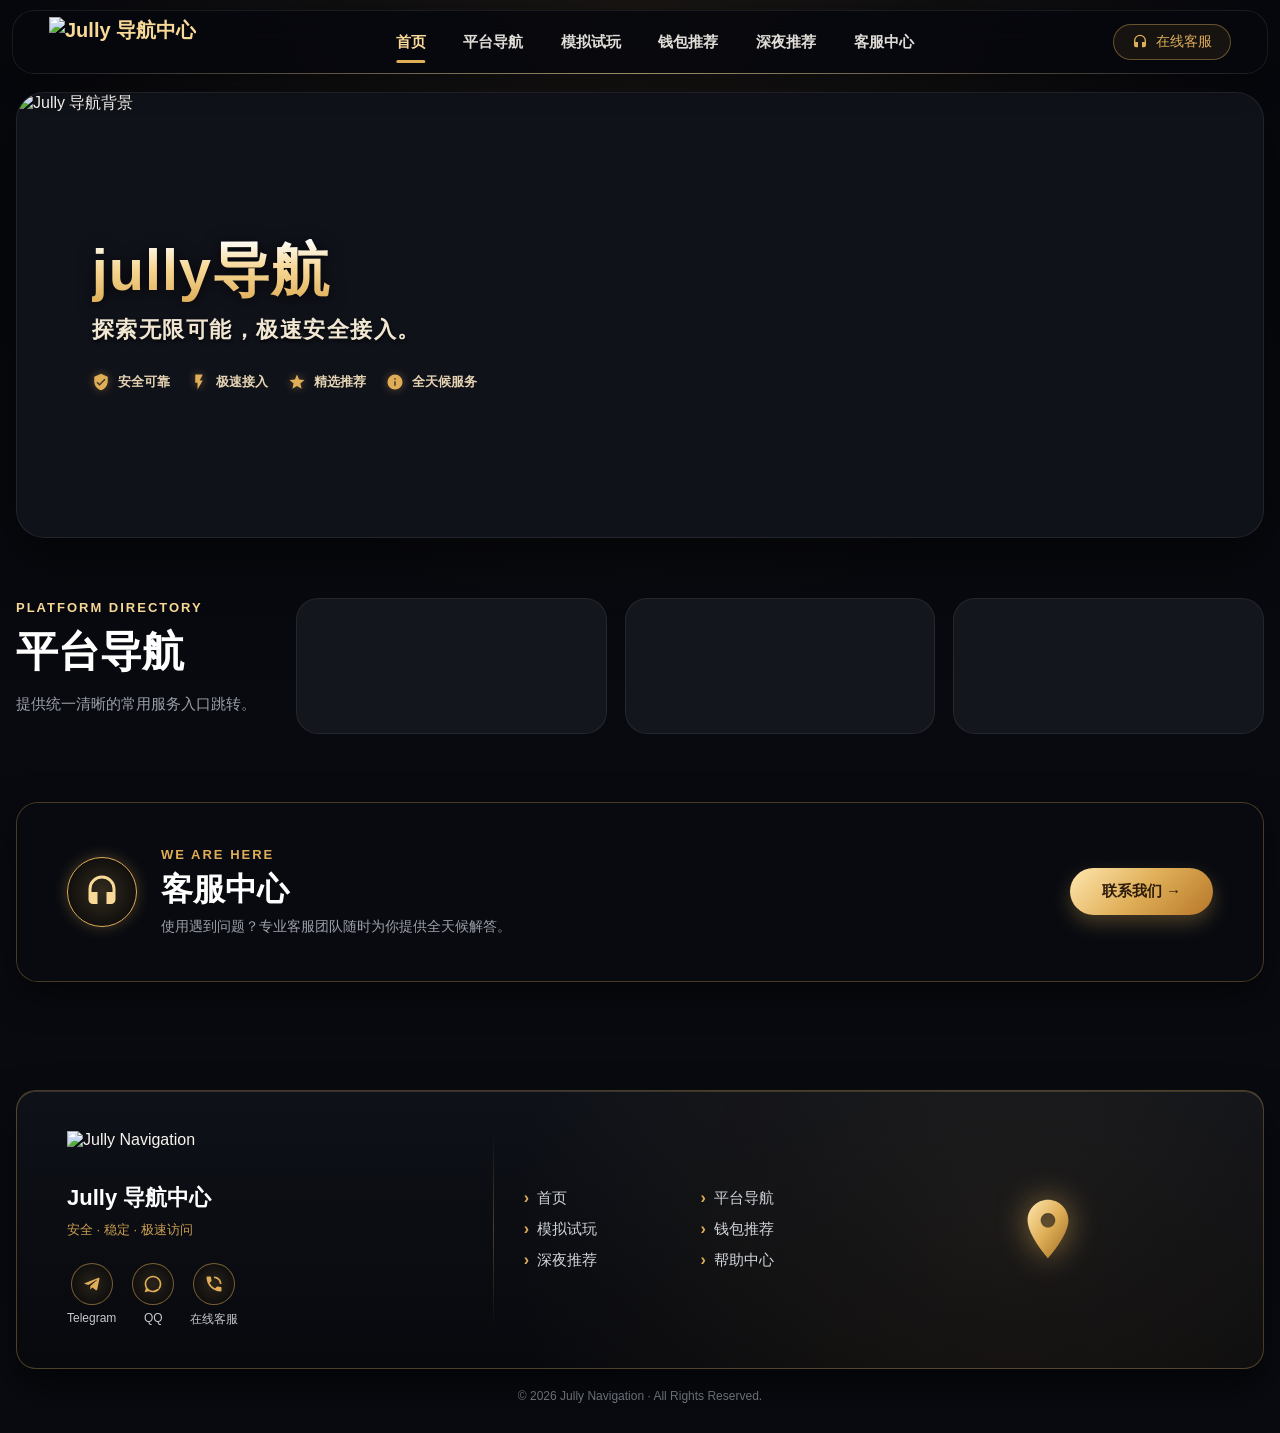
==== index.html @ 4b49ded4 "Add files via upload" ====
<!doctype html>
<html lang="zh-CN">
  <head>
    <meta charset="utf-8">
    <meta name="viewport" content="width=device-width, initial-scale=1, viewport-fit=cover">
    <meta name="theme-color" content="#07080d">
    <title>Jully 导航中心 - 首页</title>
    <link rel="preconnect" href="https://fonts.googleapis.com">
    <link rel="preconnect" href="https://fonts.gstatic.com" crossorigin>
    <link href="https://fonts.googleapis.com/css2?family=Cormorant+Garamond:wght@500;600;700&display=swap" rel="stylesheet">
    <style>
      :root {
        --bg: #07080d;
        --gold: #dfae57;
        --gold-light: #f8d998;
        --ink: #f8f4ed;
        --muted: #9ca0aa;
        --radius: 22px;
        --transition: .35s cubic-bezier(.22, .61, .36, 1);
        --header-h: 64px;
        --border-color: rgba(255, 255, 255, 0.08);
      }

      *, *::before, *::after { box-sizing: border-box; }
      html { scroll-behavior: smooth; }

      body {
        margin: 0;
        width: 100%;
        overflow-x: hidden;
        font-family: "Microsoft YaHei", "PingFang SC", Arial, sans-serif;
        color: var(--ink);
        background: radial-gradient(circle at top, rgba(223, 174, 87, .08), transparent 40%), linear-gradient(180deg, #07080d 0%, #090b11 100%);
      }

      a { color: inherit; text-decoration: none; }

      /* ── 统一标准容器 ── */
      .container, .content {
        width: min(1400px, calc(100% - 32px));
        margin: 0 auto;
      }

      /* ── 统一顶部导航 ── */
      .site-header {
        font-family: -apple-system, BlinkMacSystemFont, "Segoe UI", Roboto, "PingFang SC", "Microsoft YaHei", sans-serif;
        position: fixed;
        top: 10px;
        left: 50%;
        z-index: 1000;
        display: flex;
        align-items: center;
        justify-content: space-between;
        gap: 20px;
        width: calc(100% - 24px);
        max-width: 1400px;
        height: var(--header-h);
        padding: 0 clamp(20px, 3vw, 36px);
        transform: translateX(-50%);
        background: rgba(7, 8, 13, .85);
        backdrop-filter: blur(18px);
        -webkit-backdrop-filter: blur(18px);
        border: 1px solid rgba(255, 255, 255, .08);
        border-radius: 22px;
        box-shadow: 0 8px 30px rgba(0, 0, 0, .35);
      }

      .site-header a, .site-header button, .site-header input, .site-header div, .site-header span {
        font-family: inherit;
      }

      .site-header::after {
        content: "";
        position: absolute;
        left: 0; right: 0; bottom: -1px;
        height: 1px;
        background: linear-gradient(90deg, transparent, rgba(248, 217, 152, .6), transparent);
      }

      .brand {
        display: flex;
        align-items: center;
        gap: 10px;
        flex-shrink: 0;
        font-size: 20px;
        font-weight: 800;
        color: var(--gold-light);
      }

      .brand img {
        height: 50px;
        width: auto;
        display: block;
        object-fit: contain;
      }

      .main-nav {
        display: flex;
        align-items: center;
        justify-content: center;
        gap: clamp(14px, 2vw, 36px);
        height: 100%;
        flex: 1;
        min-width: 0;
        margin: 0 24px;
      }

      .main-nav a {
        position: relative;
        display: inline-flex;
        align-items: center;
        justify-content: center;
        height: 100%;
        padding: 0 6px;
        font-size: 15px;
        font-weight: 600;
        color: rgba(248, 244, 237, .9);
        white-space: nowrap;
        transition: color .25s;
      }

      .main-nav a::after {
        content: "";
        position: absolute;
        left: 50%;
        bottom: 10px;
        width: 0;
        height: 3px;
        border-radius: 999px;
        background: var(--gold);
        transform: translateX(-50%);
        transition: width var(--transition);
      }

      .main-nav a:hover, .main-nav a.active { color: var(--gold-light); }
      .main-nav a:hover::after, .main-nav a.active::after { width: 70%; }

      .header-tools {
        display: flex;
        align-items: center;
        gap: 16px;
        flex-shrink: 0;
      }

      .enter-button {
        display: inline-flex;
        align-items: center;
        justify-content: center;
        gap: 8px;
        border-radius: 999px;
        padding: 8px 18px;
        background: rgba(30, 26, 20, 0.7);
        border: 1px solid rgba(223, 174, 87, 0.4);
        color: #dfae57;
        font-weight: 500;
        font-size: 14px;
        text-decoration: none;
        backdrop-filter: blur(10px);
        -webkit-backdrop-filter: blur(10px);
        transition: transform .25s, filter .25s, box-shadow .25s;
      }

       /* 图标颜色与大小 */
       .enter-button svg {
         width: 16px;
         height: 16px;
         fill: #dfae57;
         flex-shrink: 0;
         transition: fill .25s;
      }

        /* 悬停交互效果 */
        .enter-button:hover {
          background: rgba(223, 174, 87, 0.15);
          border-color: var(--gold-light);
          color: var(--gold-light);
          transform: translateY(-2px) scale(1.02);
          filter: brightness(1.06);
          box-shadow: 0 10px 26px rgba(223, 174, 87, .45);
      }

       .enter-button:hover svg {
         fill: var(--gold-light);
      }

      /* ── 移动端汉堡包菜单按钮 ── */
      .menu-toggle {
        display: none;
        background: transparent;
        border: none;
        cursor: pointer;
        padding: 8px;
        flex-direction: column;
        justify-content: center;
        gap: 5px;
        z-index: 1002;
      }

      .menu-toggle span {
        display: block;
        width: 22px;
        height: 2px;
        background-color: var(--gold-light);
        border-radius: 2px;
        transition: transform .3s, opacity .3s;
      }

      /* ── 移动端抽屉遮罩 ── */
      .menu-backdrop {
        display: none;
        position: fixed;
        inset: 0;
        background: rgba(0, 0, 0, 0.6);
        backdrop-filter: blur(4px);
        z-index: 998;
        opacity: 0;
        transition: opacity .3s ease;
      }

      /* ── 重构 Hero 海报及文字层 ── */
      .hero-section {
        width: 100%;
        margin-top: calc(var(--header-h) + 28px);
        margin-bottom: 40px;
        position: relative;
        border-radius: 28px;
        overflow: hidden;
        border: 1px solid var(--border-color);
        box-shadow: 0 20px 50px rgba(0, 0, 0, .5);
        background-color: #10121a;
        aspect-ratio: 1400 / 500;
        display: flex;
        align-items: center;
      }

      .hero-section picture {
        position: absolute;
        inset: 0;
        width: 100%;
        height: 100%;
        z-index: 1;
      }

      .hero-section .hero-bg {
        width: 100%;
        height: 100%;
        object-fit: cover;
      }

      /* 左侧纯 HTML 文字叠层容器 */
      .hero-overlay {
        position: relative;
        z-index: 2;
        width: min(580px, 48%);
        margin-left: 6%;
        padding: 20px 0;
      }

      .hero-title {
        margin: 0 0 12px 0;
        font-size: clamp(36px, 4.5vw, 60px);
        font-weight: 900;
        letter-spacing: 1px;
        line-height: 1.1;
        background: linear-gradient(180deg, #ffffff 0%, #f7d896 45%, #dfae57 100%);
        -webkit-background-clip: text;
        -webkit-text-fill-color: transparent;
        filter: drop-shadow(0 2px 8px rgba(0,0,0,0.8));
      }

      .hero-subtitle {
        margin: 0 0 18px 0;
        font-size: clamp(16px, 1.8vw, 22px);
        font-weight: 600;
        color: #f0e6d2;
        letter-spacing: 1.5px;
        text-shadow: 0 2px 4px rgba(0,0,0,0.8);
      }

      .hero-desc {
        margin: 0 0 28px 0;
        font-size: clamp(13px, 1.2vw, 15px);
        line-height: 1.7;
        color: #b3b7c2;
        text-shadow: 0 1px 3px rgba(0,0,0,0.9);
      }

      /* 底部 4 个小标签（电脑端保持原本的 flex 样式） */
      .hero-features {
        display: flex;
        flex-wrap: wrap;
        gap: 16px 20px;
        align-items: center;
      }

      .hero-feature-item {
        display: inline-flex;
        align-items: center;
        gap: 8px;
        font-size: 13px;
        font-weight: 600;
        color: #e5d3b3;
      }

      .hero-feature-item svg {
        width: 18px;
        height: 18px;
        fill: #dfae57;
        filter: drop-shadow(0 0 4px rgba(223, 174, 87, 0.4));
      }

      /* Section & Cards */
      .section { padding: 20px 0 48px; }
      .section-row { display: grid; grid-template-columns: 240px 1fr; gap: 40px;align-items: center; }
      .eyebrow { color: var(--gold-light); font-size: 13px; font-weight: 700; letter-spacing: 2px; }
      .section-info h1 { margin: 12px 0; font-size: 42px; color: #fff; line-height: 1.2; }
      .description { color: var(--muted); font-size: 15px; line-height: 1.6; }

      .grid { display: grid; grid-template-columns: repeat(3, 1fr); gap: 18px; }

      /* 海报卡片样式设置 - 【此处将 16/9 修改为 16/7，使三个卡片上下变窄】 */
      .card {
        position: relative;
        background-color: rgba(22, 24, 32, .92);
        background-size: cover;
        background-position: center;
        border: 1px solid rgba(255, 255, 255, .07);
        border-radius: var(--radius);
        width: 100%;
        aspect-ratio: 16 / 7; 
        display: block;
        overflow: hidden;
        transition: transform var(--transition), border-color var(--transition), box-shadow var(--transition);
      }

      .card::before {
        content: "";
        position: absolute;
        inset: 0;
        background: transparent;
        z-index: 1;
      }

      .card:hover { 
        transform: translateY(-5px); 
        border-color: var(--gold); 
        box-shadow: 0 10px 25px rgba(223, 174, 87, 0.2);
      }

      .card-1 { background-image: url('images/index/card1.webp'); }
      .card-2 { background-image: url('images/index/card2.webp'); }
      .card-3 { background-image: url('images/index/card3.webp'); }

      /* ── 重构：客服中心海报加文字容器 ── */
      .service-banner-container {
        position: relative;
        display: flex;
        align-items: center;
        justify-content: space-between;
        width: 100%;
        min-height: 180px;
        padding: 30px 50px;
        border-radius: var(--radius);
        overflow: hidden;
        border: 1px solid rgba(223, 174, 87, 0.3);
        box-shadow: 0 12px 35px rgba(0, 0, 0, .5);

        background: #080a10 url('images/index/card4.webp') center/cover no-repeat;
        transition: transform var(--transition), border-color var(--transition), box-shadow var(--transition);
      }

        @media (max-width: 768px) {
        .service-banner-container {
       background: #080a10 url('images/index/card4_mobile.webp') center/cover no-repeat;
        }
      }


      /* 半透明遮罩层，提升文字对比度 */
      .service-banner-container::before {
        content: "";
        position: absolute;
        inset: 0;
        background: linear-gradient(90deg, rgba(8, 10, 16, 0.9) 0%, rgba(8, 10, 16, 0.6) 50%, rgba(8, 10, 16, 0.3) 100%);
        z-index: 1;
      }

      .service-banner-container:hover {
        transform: translateY(-4px);
        border-color: var(--gold);
        box-shadow: 0 16px 40px rgba(223, 174, 87, .25);
      }

      .service-content-left {
        position: relative;
        z-index: 2;
        display: flex;
        align-items: center;
        gap: 24px;
      }

      .service-icon-box {
        width: 70px;
        height: 70px;
        border-radius: 50%;
        background: radial-gradient(circle, rgba(223, 174, 87, 0.2) 0%, rgba(0, 0, 0, 0.6) 100%);
        border: 1px solid var(--gold);
        display: flex;
        align-items: center;
        justify-content: center;
        flex-shrink: 0;
        box-shadow: 0 0 15px rgba(223, 174, 87, 0.3);
      }

      .service-icon-box svg {
        width: 36px;
        height: 36px;
        fill: var(--gold-light);
      }

      .service-text-group {
        display: flex;
        flex-direction: column;
        gap: 6px;
      }

      .service-eyebrow {
        font-size: 13px;
        font-weight: 700;
        letter-spacing: 2px;
        color: var(--gold);
        text-transform: uppercase;
      }

      .service-title {
        margin: 0;
        font-size: clamp(24px, 3vw, 32px);
        font-weight: 800;
        color: #ffffff;
      }

      .service-desc {
        margin: 0;
        font-size: 14px;
        color: var(--muted);
      }

      .service-action-btn {
        position: relative;
        z-index: 2;
        display: inline-flex;
        align-items: center;
        justify-content: center;
        gap: 8px;
        padding: 14px 32px;
        border-radius: 999px;
        background: linear-gradient(135deg, #ffe7af, #dfae57, #b77729);
        color: #2d1c0a;
        font-size: 15px;
        font-weight: 700;
        white-space: nowrap;
        box-shadow: 0 8px 20px rgba(223, 174, 87, .3);
        transition: transform .25s, filter .25s, box-shadow .25s;
        flex-shrink: 0;
      }

      .service-action-btn:hover {
        transform: scale(1.04);
        filter: brightness(1.08);
        box-shadow: 0 10px 28px rgba(223, 174, 87, .5);
      }

      /* ── 暗金奢华卡片式 页脚 Footer ── */
      .poster-footer-card {
        width: min(1400px, calc(100% - 32px));
        margin: 60px auto 20px;
        background: radial-gradient(circle at 80% 50%, rgba(223, 174, 87, 0.08), transparent 50%),
                    linear-gradient(180deg, #0e1118 0%, #08090d 100%);
        border: 1px solid rgba(223, 174, 87, 0.3);
        border-radius: 20px;
        padding: 40px clamp(20px, 4vw, 50px);
        box-shadow: inset 0 1px 0 rgba(255, 231, 175, 0.15), 0 20px 40px rgba(0, 0, 0, 0.6);
        position: relative;
        overflow: hidden;
      }

      .poster-footer-grid {
        display: grid;
        grid-template-columns: 1.2fr 1px 1fr 1fr;
        gap: 30px;
        align-items: center;
        position: relative;
        z-index: 2;
      }

      .poster-divider {
        background: linear-gradient(180deg, transparent, rgba(223, 174, 87, 0.3), transparent);
        height: 100%;
        width: 1px;
      }

      .poster-brand-info {
        display: flex;
        flex-direction: column;
        gap: 8px;
      }

      .poster-brand-logo {
        height: 40px;
        width: auto;
        object-fit: contain;
        align-self: flex-start;
        margin-bottom: 4px;
      }

      .poster-brand-title {
        font-size: 22px;
        font-weight: 800;
        color: #ffffff;
        margin: 0;
      }

      .poster-brand-sub {
        font-size: 13px;
        color: #dfae57;
        margin: 0 0 16px 0;
        opacity: 0.9;
      }

      .poster-social-btns {
        display: flex;
        gap: 16px;
      }

      .poster-social-item {
        display: flex;
        flex-direction: column;
        align-items: center;
        gap: 6px;
        color: #c5c8d0;
        font-size: 12px;
        transition: transform 0.3s, color 0.3s;
      }

      .poster-social-item:hover {
        transform: translateY(-3px);
        color: #ffe8b3;
      }

      .poster-icon-circle {
        width: 42px;
        height: 42px;
        border-radius: 50%;
        border: 1px solid rgba(223, 174, 87, 0.5);
        background: radial-gradient(circle, rgba(223, 174, 87, 0.15) 0%, rgba(0, 0, 0, 0.4) 100%);
        display: flex;
        align-items: center;
        justify-content: center;
      }

      .poster-icon-circle svg {
        width: 20px;
        height: 20px;
        fill: #dfae57;
      }

      .poster-nav-list {
        list-style: none;
        padding: 0;
        margin: 0;
        display: grid;
        grid-template-columns: repeat(2, 1fr);
        gap: 12px 24px;
      }

      .poster-nav-list a {
        color: #d1d5db;
        font-size: 15px;
        font-weight: 500;
        display: flex;
        align-items: center;
        gap: 8px;
        transition: color 0.25s, transform 0.25s;
      }

      .poster-nav-list a::before {
        content: "›";
        font-size: 16px;
        color: #dfae57;
        font-weight: bold;
      }

      .poster-nav-list a:hover {
        color: #ffe8b3;
        transform: translateX(4px);
      }

      .poster-map-bg {
        display: flex;
        align-items: center;
        justify-content: center;
      }

      .poster-map-pin {
        width: 70px;
        height: 90px;
        filter: drop-shadow(0 0 15px rgba(223, 174, 87, 0.6));
      }

      .poster-copyright {
        text-align: center;
        color: #888d98;
        font-size: 12px;
        margin-bottom: 30px;
      }

      /* ── 响应式适配 ── */
      @media (max-width: 1200px) {
        .main-nav { gap: 14px; }
        .grid { grid-template-columns: repeat(2, 1fr); }
      }

      @media (max-width: 1024px) {
        .site-header {
          top: calc(10px + env(safe-area-inset-top, 0px));
          padding: 0 16px;
          height: 60px;
        }

        .brand img { height: 52px; }
        .menu-toggle { display: flex; }

        .menu-backdrop { display: block; pointer-events: none; }
        .menu-backdrop.active { opacity: 1; pointer-events: auto; }

        .main-nav {
          position: fixed;
          top: 0;
          right: -100%;
          width: 280px;
          height: 100vh;
          background: rgba(10, 12, 18, 0.96);
          backdrop-filter: blur(25px);
          -webkit-backdrop-filter: blur(25px);
          border-left: 1px solid var(--border-color);
          flex-direction: column;
          justify-content: flex-start;
          align-items: flex-start;
          padding: 80px 30px 30px;
          gap: 20px;
          margin: 0;
          z-index: 1001;
          transition: right 0.35s cubic-bezier(0.16, 1, 0.3, 1);
          box-shadow: -10px 0 30px rgba(0,0,0,0.5);
        }

        .main-nav.active { right: 0; }

        .main-nav a {
          width: 100%;
          justify-content: flex-start;
          height: auto;
          padding: 12px 0;
          font-size: 16px;
          border-bottom: 1px solid rgba(255, 255, 255, 0.05);
        }

        .main-nav a::after { left: 0; transform: none; bottom: 0; }
        .main-nav a:hover::after, .main-nav a.active::after { width: 40px; }

        .header-tools { margin-left: auto; }
        .enter-button { padding: 8px 16px; font-size: 13px; }
        .section-row { grid-template-columns: 1fr; gap: 20px; }
      }

      @media (max-width: 768px) {
        :root { --header-h: 60px; }
        
        .site-header { width: calc(100% - 20px); }
        .container, .content { width: calc(100% - 24px); }

        .hero-section { 
          margin-top: calc(var(--header-h) + 20px); 
          border-radius: 18px;
          aspect-ratio: 4 / 3;
          padding: 30px 20px;
        }

        .hero-overlay {
          width: 100%;
          margin-left: 0;
          padding: 0;
        }

        /* ── 仅在手机端生效：改为网格、缩小间距、向左靠齐 ── */
        .hero-features {
          display: grid;
          grid-template-columns: auto auto;
          gap: 10px 16px;
          justify-content: start;
          width: fit-content;
          align-items: center;
        }

        /* 移动端下客服中心排版折行居中 - 【此处新增并调小了 padding 和 gap，解除了原有的 180px 最小高度限制】 */
        .service-banner-container {
          flex-direction: column;
          align-items: center;
          text-align: center;
          min-height: auto;
          padding: 16px 20px; 
          gap: 12px;
        }

        .service-content-left {
          flex-direction: column;
          gap: 12px;
        }

        .grid { grid-template-columns: 1fr; }

        .poster-footer-card { padding: 30px 16px; margin-top: 30px; }
        .poster-footer-grid { grid-template-columns: 1fr; gap: 24px; text-align: center; }
        .poster-divider { display: none; }
        .poster-brand-info { align-items: center; }
        .poster-brand-logo { align-self: center; }
        .poster-social-btns { justify-content: center; }
        .poster-nav-list a { justify-content: center; }
        .poster-map-bg { display: none; }
      }

      .menu-toggle.active span:nth-child(1) { transform: translateY(7px) rotate(45deg); }
      .menu-toggle.active span:nth-child(2) { opacity: 0; }
      .menu-toggle.active span:nth-child(3) { transform: translateY(-7px) rotate(-45deg); }
    </style>
  </head>
  <body>

    <!-- 顶部 Navigation -->
    <header class="site-header">
      <a class="brand" href="index.html">
        <img src="images/logo/logo.png" alt="Jully 导航中心">
      </a>

      <!-- 抽屉导航链接 -->
      <nav class="main-nav" id="mainNav">
        <a href="index.html" class="active">首页</a>
        <a href="platform.html">平台导航</a>
        <a href="demo.html">模拟试玩</a>
        <a href="wallet.html">钱包推荐</a>
        <a href="research.html">深夜推荐</a>
        <a href="service.html">客服中心</a>
      </nav>

      <div class="header-tools">
        <a class="enter-button" href="service.html">
          <svg viewBox="0 0 24 24">
           <path d="M12 1a9 9 0 0 0-9 9v7c0 1.66 1.34 3 3 3h3v-8H5v-2a7 7 0 0 1 14 0v2h-4v8h3c1.66 0 3-1.34 3-3v-7a9 9 0 0 0-9-9z"/>
        </svg>在线客服</a>
        <button class="menu-toggle" id="menuToggle" aria-label="打开导航菜单">
          <span></span>
          <span></span>
          <span></span>
        </button>
      </div>
    </header>

    <div class="menu-backdrop" id="menuBackdrop"></div>

    <main>
      <div class="container">
        <!-- 海报区域：背景底图 + 叠加纯 HTML 文字结构 -->
        <section class="hero-section">
          <!-- 背景底图：分端响应式加载 -->
          <picture>
            <source media="(max-width: 768px)" srcset="images/index/logo_mobile.webp">
            <img class="hero-bg" src="images/index/logo.webp" alt="Jully 导航背景">
          </picture>
          
          <!-- 浮动纯文本内容层 -->
          <div class="hero-overlay">
            <h1 class="hero-title">jully导航</h1>
            <p class="hero-subtitle">探索无限可能，极速安全接入。</p>
            <p class="hero-desc">
            
            </p>
            <div class="hero-features">
              <span class="hero-feature-item">
                <svg viewBox="0 0 24 24"><path d="M12 1L3 5v6c0 5.55 3.84 10.74 9 12 5.16-1.26 9-6.45 9-12V5l-9-4zm-2 16l-4-4 1.41-1.41L10 14.17l6.59-6.59L18 9l-8 8z"/></svg>
                安全可靠
              </span>
              <span class="hero-feature-item">
                <svg viewBox="0 0 24 24"><path d="M7 2v11h3v9l7-12h-4l4-8z"/></svg>
                极速接入
              </span>
              <span class="hero-feature-item">
                <svg viewBox="0 0 24 24"><path d="M12 17.27L18.18 21l-1.64-7.03L22 9.24l-7.19-.61L12 2 9.19 8.63 2 9.24l5.46 4.73L5.82 21z"/></svg>
                精选推荐
              </span>
              <span class="hero-feature-item">
                <svg viewBox="0 0 24 24"><path d="M12 2a10 10 0 0 0-10 10c0 5.52 4.48 10 10 10s10-4.48 10-10a10 10 0 0 0-10-10zm1 15h-2v-6h2v6zm0-8h-2V7h2v2z"/></svg>
                全天候服务
              </span>
            </div>
          </div>
        </section>
      </div>

      <!-- 平台导航模块 -->
      <section class="section">
        <div class="content">
          <div class="section-row">
            <div class="section-info">
              <div class="eyebrow">PLATFORM DIRECTORY</div>
              <h1>平台导航</h1>
              <p class="description">提供统一清晰的常用服务入口跳转。</p>
            </div>
            <div class="grid">
              <a class="card card-1" href="platform.html" title="综合平台"></a>
              <a class="card card-2" href="demo.html" title="模拟试玩"></a>
              <a class="card card-3" href="research.html" title="深夜推荐"></a>
            </div>
          </div>
        </div>
      </section>

      <!-- 重构：客服中心模块（海报背景 + HTML文字/按钮） -->
      <section class="section">
        <div class="content">
          <div class="service-banner-container">
            <div class="service-content-left">
              <div class="service-icon-box">
                <!-- 耳机客服 Icon -->
                <svg viewBox="0 0 24 24">
                  <path d="M12 1a9 9 0 0 0-9 9v7c0 1.66 1.34 3 3 3h3v-8H5v-2a7 7 0 0 1 14 0v2h-4v8h3c1.66 0 3-1.34 3-3v-7a9 9 0 0 0-9-9z"/>
                </svg>
              </div>
              <div class="service-text-group">
                <span class="service-eyebrow">WE ARE HERE</span>
                <h2 class="service-title">客服中心</h2>
                <p class="service-desc">使用遇到问题？专业客服团队随时为你提供全天候解答。</p>
              </div>
            </div>
            <a href="service.html" class="service-action-btn" title="联系我们">
              联系我们 →
            </a>
          </div>
        </div>
      </section>
    </main>

    <!-- Footer -->
    <footer style="background: transparent;">
      <div class="poster-footer-card">
        <div class="poster-footer-grid">
          
          <div class="poster-brand-info">
            <img src="images/logo/logo.png" alt="Jully Navigation" class="poster-brand-logo">
            <h3 class="poster-brand-title">Jully 导航中心</h3>
            <p class="poster-brand-sub">安全 · 稳定 · 极速访问</p>
            
          <div class="poster-social-btns">
            <a href="https://t.me/Jully8bot" class="poster-social-item">
              <div class="poster-icon-circle">
                <svg viewBox="0 0 24 24"><path d="M9.78 18.65l.28-4.21 7.68-6.92c.34-.31-.07-.46-.52-.18L7.74 13.3 3.64 12c-.88-.25-.89-.86.2-1.3l15.97-6.16c.73-.33 1.43.18 1.15 1.3l-2.72 12.81c-.19.91-.74 1.13-1.5.71l-4.17-3.07z"/></svg>
              </div>
              <span>Telegram</span>
            </a>

          <a href="javascript:void(0);" onclick="copyQQ('1586768644')" class="poster-social-item">
          <div class="poster-icon-circle">
             <!-- 补全了开头的 <svg> 标签 -->
                <svg viewBox="0 0 24 24">
                  <path d="M12 2C6.477 2 2 6.477 2 12c0 1.89.525 3.66 1.438 5.168L2 22l4.985-1.309A9.957 9.957 0 0012 22c5.523 0 10-4.477 10-10S17.523 2 12 2zm0 2c4.418 0 8 3.582 8 8 0 1.637-.494 3.16-1.34 4.434l.265 1.593-1.574-.263A7.95 7.95 0 0112 20c-4.418 0-8-3.582-8-8s3.582-8 8-8z"/></svg>
              </div>
              <span>QQ</span>
            </a>
              <a href="service.html" class="poster-social-item">
                <div class="poster-icon-circle">
                  <svg viewBox="0 0 24 24"><path d="M20 15.5c-1.25 0-2.45-.2-3.57-.57a1.02 1.02 0 0 0-1.02.24l-2.2 2.2a15.045 15.045 0 0 1-6.59-6.59l2.2-2.21a.96.96 0 0 0 .25-1A11.36 11.36 0 0 1 8.5 4c0-.55-.45-1-1-1H4c-.55 0-1 .45-1 1 0 9.39 7.61 17 17 17 .55 0 1-.45 1-1v-3.5c0-.55-.45-1-1-1zM12 3v2c3.87 0 7 3.13 7 7h2c0-4.97-4.03-9-9-9z"/></svg>
                </div>
                <span>在线客服</span>
              </a>
            </div>
          </div>

          <div class="poster-divider"></div>

          <div>
            <ul class="poster-nav-list">
              <li><a href="index.html">首页</a></li>
              <li><a href="platform.html">平台导航</a></li>
              <li><a href="demo.html">模拟试玩</a></li>
              <li><a href="wallet.html">钱包推荐</a></li>
              <li><a href="research.html">深夜推荐</a></li>
              <li><a href="service.html">帮助中心</a></li>
            </ul>
          </div>

          <div class="poster-map-bg">
            <svg class="poster-map-pin" viewBox="0 0 24 24">
              <path fill="url(#pin-gold)" d="M12 2C8.13 2 5 5.13 5 9c0 5.25 7 13 7 13s7-7.75 7-13c0-3.87-3.13-7-7-7zm0 9.5c-1.38 0-2.5-1.12-2.5-2.5s1.12-2.5 2.5-2.5 2.5 1.12 2.5 2.5-1.12 2.5-2.5 2.5z"/>
              <defs>
                <linearGradient id="pin-gold" x1="0%" y1="0%" x2="100%" y2="100%">
                  <stop offset="0%" stop-color="#ffe7af"/>
                  <stop offset="50%" stop-color="#dfae57"/>
                  <stop offset="100%" stop-color="#9e6d24"/>
                </linearGradient>
              </defs>
            </svg>
          </div>

        </div>
      </div>

      <div class="poster-copyright">
        © 2026 Jully Navigation · All Rights Reserved.
      </div>
    </footer>

<script>
    const menuToggle = document.getElementById('menuToggle');
    const mainNav = document.getElementById('mainNav');
    const menuBackdrop = document.getElementById('menuBackdrop');

    // 1. 复制 QQ 号逻辑
    function copyQQ(qqNum) {
      if (navigator.clipboard) {
        navigator.clipboard.writeText(qqNum).then(() => {
          alert('客服 QQ 号（' + qqNum + '）已复制到剪贴板，请打开 QQ 粘贴搜索添加！');
        }).catch(() => {
          prompt('请手动复制客服 QQ 号：', qqNum);
        });
      } else {
        prompt('请手动复制客服 QQ 号：', qqNum);
      }
    }

    // 2. 移动端抽屉菜单逻辑
    function toggleMenu() {
      menuToggle.classList.toggle('active');
      mainNav.classList.toggle('active');
      menuBackdrop.classList.toggle('active');
      document.body.style.overflow = mainNav.classList.contains('active') ? 'hidden' : '';
    }

    menuToggle.addEventListener('click', toggleMenu);
    menuBackdrop.addEventListener('click', toggleMenu);

    mainNav.querySelectorAll('a').forEach(link => {
      link.addEventListener('click', () => {
        if (mainNav.classList.contains('active')) {
          toggleMenu();
        }
      });
    });
  </script>
</body>
</html>
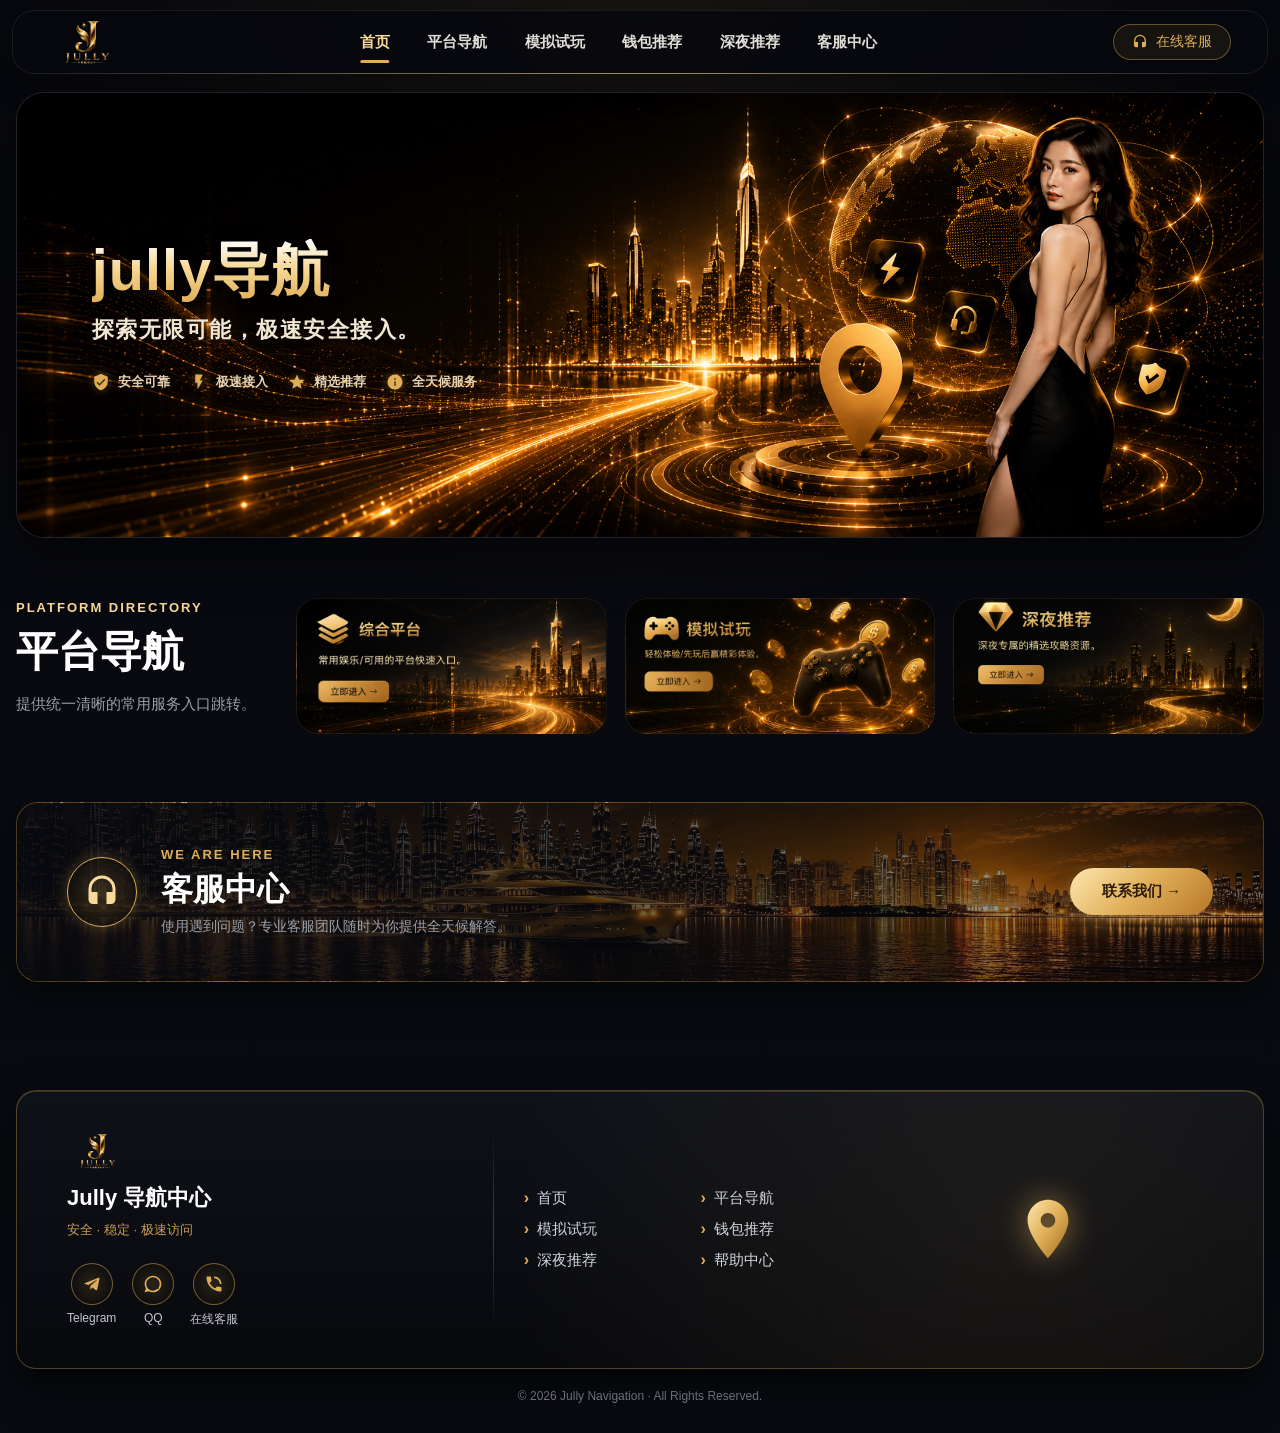
==== commit 3ea7ef74: "Update index.html" ====
--- a/index.html
+++ b/index.html
@@ -860,7 +860,7 @@
             <p class="poster-brand-sub">安全 · 稳定 · 极速访问</p>
             
           <div class="poster-social-btns">
-            <a href="https://t.me/Jully8bot" class="poster-social-item">
+            <a href="https://t.me/Flyoo6bot" class="poster-social-item">
               <div class="poster-icon-circle">
                 <svg viewBox="0 0 24 24"><path d="M9.78 18.65l.28-4.21 7.68-6.92c.34-.31-.07-.46-.52-.18L7.74 13.3 3.64 12c-.88-.25-.89-.86.2-1.3l15.97-6.16c.73-.33 1.43.18 1.15 1.3l-2.72 12.81c-.19.91-.74 1.13-1.5.71l-4.17-3.07z"/></svg>
               </div>
@@ -956,4 +956,4 @@
     });
   </script>
 </body>
-</html>+</html>
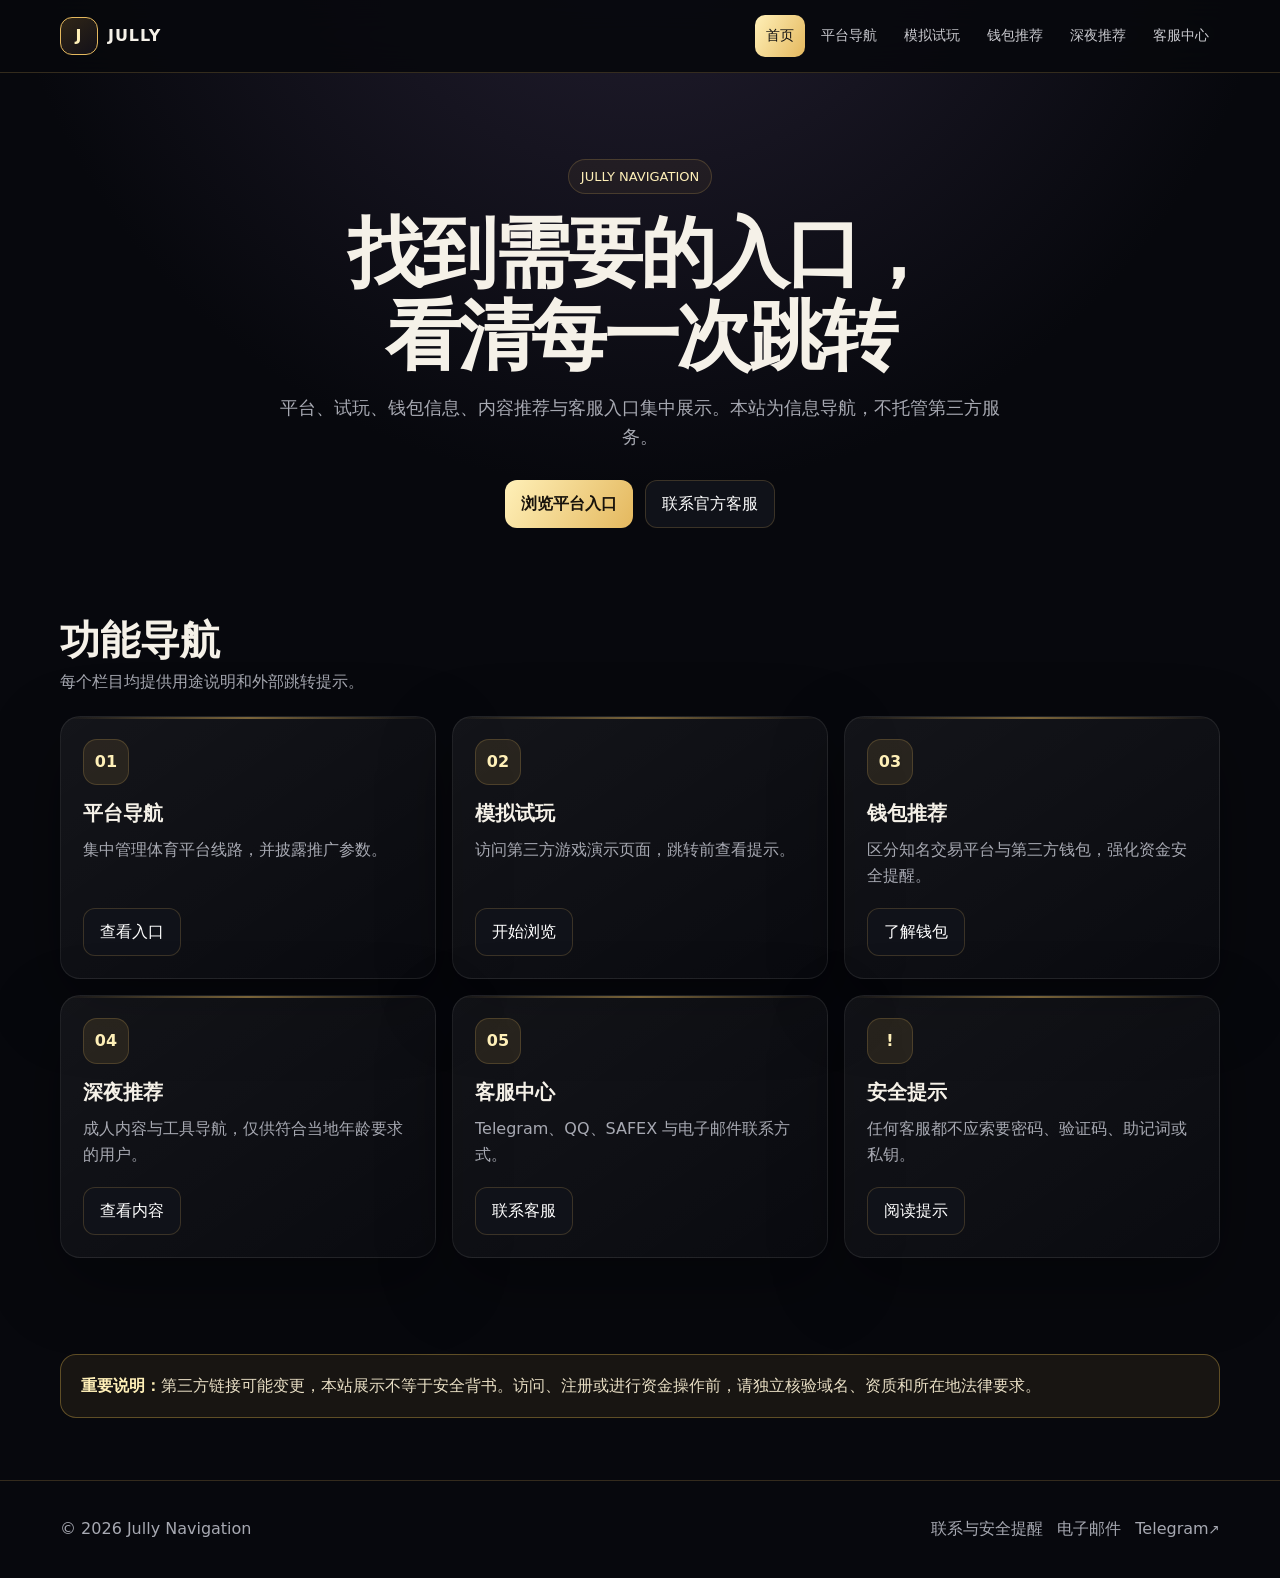
==== commit 0b8edf36: "Add files via upload" ====
--- a/index.html
+++ b/index.html
@@ -1,959 +1 @@
-<!doctype html>
-<html lang="zh-CN">
-  <head>
-    <meta charset="utf-8">
-    <meta name="viewport" content="width=device-width, initial-scale=1, viewport-fit=cover">
-    <meta name="theme-color" content="#07080d">
-    <title>Jully 导航中心 - 首页</title>
-    <link rel="preconnect" href="https://fonts.googleapis.com">
-    <link rel="preconnect" href="https://fonts.gstatic.com" crossorigin>
-    <link href="https://fonts.googleapis.com/css2?family=Cormorant+Garamond:wght@500;600;700&display=swap" rel="stylesheet">
-    <style>
-      :root {
-        --bg: #07080d;
-        --gold: #dfae57;
-        --gold-light: #f8d998;
-        --ink: #f8f4ed;
-        --muted: #9ca0aa;
-        --radius: 22px;
-        --transition: .35s cubic-bezier(.22, .61, .36, 1);
-        --header-h: 64px;
-        --border-color: rgba(255, 255, 255, 0.08);
-      }
-
-      *, *::before, *::after { box-sizing: border-box; }
-      html { scroll-behavior: smooth; }
-
-      body {
-        margin: 0;
-        width: 100%;
-        overflow-x: hidden;
-        font-family: "Microsoft YaHei", "PingFang SC", Arial, sans-serif;
-        color: var(--ink);
-        background: radial-gradient(circle at top, rgba(223, 174, 87, .08), transparent 40%), linear-gradient(180deg, #07080d 0%, #090b11 100%);
-      }
-
-      a { color: inherit; text-decoration: none; }
-
-      /* ── 统一标准容器 ── */
-      .container, .content {
-        width: min(1400px, calc(100% - 32px));
-        margin: 0 auto;
-      }
-
-      /* ── 统一顶部导航 ── */
-      .site-header {
-        font-family: -apple-system, BlinkMacSystemFont, "Segoe UI", Roboto, "PingFang SC", "Microsoft YaHei", sans-serif;
-        position: fixed;
-        top: 10px;
-        left: 50%;
-        z-index: 1000;
-        display: flex;
-        align-items: center;
-        justify-content: space-between;
-        gap: 20px;
-        width: calc(100% - 24px);
-        max-width: 1400px;
-        height: var(--header-h);
-        padding: 0 clamp(20px, 3vw, 36px);
-        transform: translateX(-50%);
-        background: rgba(7, 8, 13, .85);
-        backdrop-filter: blur(18px);
-        -webkit-backdrop-filter: blur(18px);
-        border: 1px solid rgba(255, 255, 255, .08);
-        border-radius: 22px;
-        box-shadow: 0 8px 30px rgba(0, 0, 0, .35);
-      }
-
-      .site-header a, .site-header button, .site-header input, .site-header div, .site-header span {
-        font-family: inherit;
-      }
-
-      .site-header::after {
-        content: "";
-        position: absolute;
-        left: 0; right: 0; bottom: -1px;
-        height: 1px;
-        background: linear-gradient(90deg, transparent, rgba(248, 217, 152, .6), transparent);
-      }
-
-      .brand {
-        display: flex;
-        align-items: center;
-        gap: 10px;
-        flex-shrink: 0;
-        font-size: 20px;
-        font-weight: 800;
-        color: var(--gold-light);
-      }
-
-      .brand img {
-        height: 50px;
-        width: auto;
-        display: block;
-        object-fit: contain;
-      }
-
-      .main-nav {
-        display: flex;
-        align-items: center;
-        justify-content: center;
-        gap: clamp(14px, 2vw, 36px);
-        height: 100%;
-        flex: 1;
-        min-width: 0;
-        margin: 0 24px;
-      }
-
-      .main-nav a {
-        position: relative;
-        display: inline-flex;
-        align-items: center;
-        justify-content: center;
-        height: 100%;
-        padding: 0 6px;
-        font-size: 15px;
-        font-weight: 600;
-        color: rgba(248, 244, 237, .9);
-        white-space: nowrap;
-        transition: color .25s;
-      }
-
-      .main-nav a::after {
-        content: "";
-        position: absolute;
-        left: 50%;
-        bottom: 10px;
-        width: 0;
-        height: 3px;
-        border-radius: 999px;
-        background: var(--gold);
-        transform: translateX(-50%);
-        transition: width var(--transition);
-      }
-
-      .main-nav a:hover, .main-nav a.active { color: var(--gold-light); }
-      .main-nav a:hover::after, .main-nav a.active::after { width: 70%; }
-
-      .header-tools {
-        display: flex;
-        align-items: center;
-        gap: 16px;
-        flex-shrink: 0;
-      }
-
-      .enter-button {
-        display: inline-flex;
-        align-items: center;
-        justify-content: center;
-        gap: 8px;
-        border-radius: 999px;
-        padding: 8px 18px;
-        background: rgba(30, 26, 20, 0.7);
-        border: 1px solid rgba(223, 174, 87, 0.4);
-        color: #dfae57;
-        font-weight: 500;
-        font-size: 14px;
-        text-decoration: none;
-        backdrop-filter: blur(10px);
-        -webkit-backdrop-filter: blur(10px);
-        transition: transform .25s, filter .25s, box-shadow .25s;
-      }
-
-       /* 图标颜色与大小 */
-       .enter-button svg {
-         width: 16px;
-         height: 16px;
-         fill: #dfae57;
-         flex-shrink: 0;
-         transition: fill .25s;
-      }
-
-        /* 悬停交互效果 */
-        .enter-button:hover {
-          background: rgba(223, 174, 87, 0.15);
-          border-color: var(--gold-light);
-          color: var(--gold-light);
-          transform: translateY(-2px) scale(1.02);
-          filter: brightness(1.06);
-          box-shadow: 0 10px 26px rgba(223, 174, 87, .45);
-      }
-
-       .enter-button:hover svg {
-         fill: var(--gold-light);
-      }
-
-      /* ── 移动端汉堡包菜单按钮 ── */
-      .menu-toggle {
-        display: none;
-        background: transparent;
-        border: none;
-        cursor: pointer;
-        padding: 8px;
-        flex-direction: column;
-        justify-content: center;
-        gap: 5px;
-        z-index: 1002;
-      }
-
-      .menu-toggle span {
-        display: block;
-        width: 22px;
-        height: 2px;
-        background-color: var(--gold-light);
-        border-radius: 2px;
-        transition: transform .3s, opacity .3s;
-      }
-
-      /* ── 移动端抽屉遮罩 ── */
-      .menu-backdrop {
-        display: none;
-        position: fixed;
-        inset: 0;
-        background: rgba(0, 0, 0, 0.6);
-        backdrop-filter: blur(4px);
-        z-index: 998;
-        opacity: 0;
-        transition: opacity .3s ease;
-      }
-
-      /* ── 重构 Hero 海报及文字层 ── */
-      .hero-section {
-        width: 100%;
-        margin-top: calc(var(--header-h) + 28px);
-        margin-bottom: 40px;
-        position: relative;
-        border-radius: 28px;
-        overflow: hidden;
-        border: 1px solid var(--border-color);
-        box-shadow: 0 20px 50px rgba(0, 0, 0, .5);
-        background-color: #10121a;
-        aspect-ratio: 1400 / 500;
-        display: flex;
-        align-items: center;
-      }
-
-      .hero-section picture {
-        position: absolute;
-        inset: 0;
-        width: 100%;
-        height: 100%;
-        z-index: 1;
-      }
-
-      .hero-section .hero-bg {
-        width: 100%;
-        height: 100%;
-        object-fit: cover;
-      }
-
-      /* 左侧纯 HTML 文字叠层容器 */
-      .hero-overlay {
-        position: relative;
-        z-index: 2;
-        width: min(580px, 48%);
-        margin-left: 6%;
-        padding: 20px 0;
-      }
-
-      .hero-title {
-        margin: 0 0 12px 0;
-        font-size: clamp(36px, 4.5vw, 60px);
-        font-weight: 900;
-        letter-spacing: 1px;
-        line-height: 1.1;
-        background: linear-gradient(180deg, #ffffff 0%, #f7d896 45%, #dfae57 100%);
-        -webkit-background-clip: text;
-        -webkit-text-fill-color: transparent;
-        filter: drop-shadow(0 2px 8px rgba(0,0,0,0.8));
-      }
-
-      .hero-subtitle {
-        margin: 0 0 18px 0;
-        font-size: clamp(16px, 1.8vw, 22px);
-        font-weight: 600;
-        color: #f0e6d2;
-        letter-spacing: 1.5px;
-        text-shadow: 0 2px 4px rgba(0,0,0,0.8);
-      }
-
-      .hero-desc {
-        margin: 0 0 28px 0;
-        font-size: clamp(13px, 1.2vw, 15px);
-        line-height: 1.7;
-        color: #b3b7c2;
-        text-shadow: 0 1px 3px rgba(0,0,0,0.9);
-      }
-
-      /* 底部 4 个小标签（电脑端保持原本的 flex 样式） */
-      .hero-features {
-        display: flex;
-        flex-wrap: wrap;
-        gap: 16px 20px;
-        align-items: center;
-      }
-
-      .hero-feature-item {
-        display: inline-flex;
-        align-items: center;
-        gap: 8px;
-        font-size: 13px;
-        font-weight: 600;
-        color: #e5d3b3;
-      }
-
-      .hero-feature-item svg {
-        width: 18px;
-        height: 18px;
-        fill: #dfae57;
-        filter: drop-shadow(0 0 4px rgba(223, 174, 87, 0.4));
-      }
-
-      /* Section & Cards */
-      .section { padding: 20px 0 48px; }
-      .section-row { display: grid; grid-template-columns: 240px 1fr; gap: 40px;align-items: center; }
-      .eyebrow { color: var(--gold-light); font-size: 13px; font-weight: 700; letter-spacing: 2px; }
-      .section-info h1 { margin: 12px 0; font-size: 42px; color: #fff; line-height: 1.2; }
-      .description { color: var(--muted); font-size: 15px; line-height: 1.6; }
-
-      .grid { display: grid; grid-template-columns: repeat(3, 1fr); gap: 18px; }
-
-      /* 海报卡片样式设置 - 【此处将 16/9 修改为 16/7，使三个卡片上下变窄】 */
-      .card {
-        position: relative;
-        background-color: rgba(22, 24, 32, .92);
-        background-size: cover;
-        background-position: center;
-        border: 1px solid rgba(255, 255, 255, .07);
-        border-radius: var(--radius);
-        width: 100%;
-        aspect-ratio: 16 / 7; 
-        display: block;
-        overflow: hidden;
-        transition: transform var(--transition), border-color var(--transition), box-shadow var(--transition);
-      }
-
-      .card::before {
-        content: "";
-        position: absolute;
-        inset: 0;
-        background: transparent;
-        z-index: 1;
-      }
-
-      .card:hover { 
-        transform: translateY(-5px); 
-        border-color: var(--gold); 
-        box-shadow: 0 10px 25px rgba(223, 174, 87, 0.2);
-      }
-
-      .card-1 { background-image: url('images/index/card1.webp'); }
-      .card-2 { background-image: url('images/index/card2.webp'); }
-      .card-3 { background-image: url('images/index/card3.webp'); }
-
-      /* ── 重构：客服中心海报加文字容器 ── */
-      .service-banner-container {
-        position: relative;
-        display: flex;
-        align-items: center;
-        justify-content: space-between;
-        width: 100%;
-        min-height: 180px;
-        padding: 30px 50px;
-        border-radius: var(--radius);
-        overflow: hidden;
-        border: 1px solid rgba(223, 174, 87, 0.3);
-        box-shadow: 0 12px 35px rgba(0, 0, 0, .5);
-
-        background: #080a10 url('images/index/card4.webp') center/cover no-repeat;
-        transition: transform var(--transition), border-color var(--transition), box-shadow var(--transition);
-      }
-
-        @media (max-width: 768px) {
-        .service-banner-container {
-       background: #080a10 url('images/index/card4_mobile.webp') center/cover no-repeat;
-        }
-      }
-
-
-      /* 半透明遮罩层，提升文字对比度 */
-      .service-banner-container::before {
-        content: "";
-        position: absolute;
-        inset: 0;
-        background: linear-gradient(90deg, rgba(8, 10, 16, 0.9) 0%, rgba(8, 10, 16, 0.6) 50%, rgba(8, 10, 16, 0.3) 100%);
-        z-index: 1;
-      }
-
-      .service-banner-container:hover {
-        transform: translateY(-4px);
-        border-color: var(--gold);
-        box-shadow: 0 16px 40px rgba(223, 174, 87, .25);
-      }
-
-      .service-content-left {
-        position: relative;
-        z-index: 2;
-        display: flex;
-        align-items: center;
-        gap: 24px;
-      }
-
-      .service-icon-box {
-        width: 70px;
-        height: 70px;
-        border-radius: 50%;
-        background: radial-gradient(circle, rgba(223, 174, 87, 0.2) 0%, rgba(0, 0, 0, 0.6) 100%);
-        border: 1px solid var(--gold);
-        display: flex;
-        align-items: center;
-        justify-content: center;
-        flex-shrink: 0;
-        box-shadow: 0 0 15px rgba(223, 174, 87, 0.3);
-      }
-
-      .service-icon-box svg {
-        width: 36px;
-        height: 36px;
-        fill: var(--gold-light);
-      }
-
-      .service-text-group {
-        display: flex;
-        flex-direction: column;
-        gap: 6px;
-      }
-
-      .service-eyebrow {
-        font-size: 13px;
-        font-weight: 700;
-        letter-spacing: 2px;
-        color: var(--gold);
-        text-transform: uppercase;
-      }
-
-      .service-title {
-        margin: 0;
-        font-size: clamp(24px, 3vw, 32px);
-        font-weight: 800;
-        color: #ffffff;
-      }
-
-      .service-desc {
-        margin: 0;
-        font-size: 14px;
-        color: var(--muted);
-      }
-
-      .service-action-btn {
-        position: relative;
-        z-index: 2;
-        display: inline-flex;
-        align-items: center;
-        justify-content: center;
-        gap: 8px;
-        padding: 14px 32px;
-        border-radius: 999px;
-        background: linear-gradient(135deg, #ffe7af, #dfae57, #b77729);
-        color: #2d1c0a;
-        font-size: 15px;
-        font-weight: 700;
-        white-space: nowrap;
-        box-shadow: 0 8px 20px rgba(223, 174, 87, .3);
-        transition: transform .25s, filter .25s, box-shadow .25s;
-        flex-shrink: 0;
-      }
-
-      .service-action-btn:hover {
-        transform: scale(1.04);
-        filter: brightness(1.08);
-        box-shadow: 0 10px 28px rgba(223, 174, 87, .5);
-      }
-
-      /* ── 暗金奢华卡片式 页脚 Footer ── */
-      .poster-footer-card {
-        width: min(1400px, calc(100% - 32px));
-        margin: 60px auto 20px;
-        background: radial-gradient(circle at 80% 50%, rgba(223, 174, 87, 0.08), transparent 50%),
-                    linear-gradient(180deg, #0e1118 0%, #08090d 100%);
-        border: 1px solid rgba(223, 174, 87, 0.3);
-        border-radius: 20px;
-        padding: 40px clamp(20px, 4vw, 50px);
-        box-shadow: inset 0 1px 0 rgba(255, 231, 175, 0.15), 0 20px 40px rgba(0, 0, 0, 0.6);
-        position: relative;
-        overflow: hidden;
-      }
-
-      .poster-footer-grid {
-        display: grid;
-        grid-template-columns: 1.2fr 1px 1fr 1fr;
-        gap: 30px;
-        align-items: center;
-        position: relative;
-        z-index: 2;
-      }
-
-      .poster-divider {
-        background: linear-gradient(180deg, transparent, rgba(223, 174, 87, 0.3), transparent);
-        height: 100%;
-        width: 1px;
-      }
-
-      .poster-brand-info {
-        display: flex;
-        flex-direction: column;
-        gap: 8px;
-      }
-
-      .poster-brand-logo {
-        height: 40px;
-        width: auto;
-        object-fit: contain;
-        align-self: flex-start;
-        margin-bottom: 4px;
-      }
-
-      .poster-brand-title {
-        font-size: 22px;
-        font-weight: 800;
-        color: #ffffff;
-        margin: 0;
-      }
-
-      .poster-brand-sub {
-        font-size: 13px;
-        color: #dfae57;
-        margin: 0 0 16px 0;
-        opacity: 0.9;
-      }
-
-      .poster-social-btns {
-        display: flex;
-        gap: 16px;
-      }
-
-      .poster-social-item {
-        display: flex;
-        flex-direction: column;
-        align-items: center;
-        gap: 6px;
-        color: #c5c8d0;
-        font-size: 12px;
-        transition: transform 0.3s, color 0.3s;
-      }
-
-      .poster-social-item:hover {
-        transform: translateY(-3px);
-        color: #ffe8b3;
-      }
-
-      .poster-icon-circle {
-        width: 42px;
-        height: 42px;
-        border-radius: 50%;
-        border: 1px solid rgba(223, 174, 87, 0.5);
-        background: radial-gradient(circle, rgba(223, 174, 87, 0.15) 0%, rgba(0, 0, 0, 0.4) 100%);
-        display: flex;
-        align-items: center;
-        justify-content: center;
-      }
-
-      .poster-icon-circle svg {
-        width: 20px;
-        height: 20px;
-        fill: #dfae57;
-      }
-
-      .poster-nav-list {
-        list-style: none;
-        padding: 0;
-        margin: 0;
-        display: grid;
-        grid-template-columns: repeat(2, 1fr);
-        gap: 12px 24px;
-      }
-
-      .poster-nav-list a {
-        color: #d1d5db;
-        font-size: 15px;
-        font-weight: 500;
-        display: flex;
-        align-items: center;
-        gap: 8px;
-        transition: color 0.25s, transform 0.25s;
-      }
-
-      .poster-nav-list a::before {
-        content: "›";
-        font-size: 16px;
-        color: #dfae57;
-        font-weight: bold;
-      }
-
-      .poster-nav-list a:hover {
-        color: #ffe8b3;
-        transform: translateX(4px);
-      }
-
-      .poster-map-bg {
-        display: flex;
-        align-items: center;
-        justify-content: center;
-      }
-
-      .poster-map-pin {
-        width: 70px;
-        height: 90px;
-        filter: drop-shadow(0 0 15px rgba(223, 174, 87, 0.6));
-      }
-
-      .poster-copyright {
-        text-align: center;
-        color: #888d98;
-        font-size: 12px;
-        margin-bottom: 30px;
-      }
-
-      /* ── 响应式适配 ── */
-      @media (max-width: 1200px) {
-        .main-nav { gap: 14px; }
-        .grid { grid-template-columns: repeat(2, 1fr); }
-      }
-
-      @media (max-width: 1024px) {
-        .site-header {
-          top: calc(10px + env(safe-area-inset-top, 0px));
-          padding: 0 16px;
-          height: 60px;
-        }
-
-        .brand img { height: 52px; }
-        .menu-toggle { display: flex; }
-
-        .menu-backdrop { display: block; pointer-events: none; }
-        .menu-backdrop.active { opacity: 1; pointer-events: auto; }
-
-        .main-nav {
-          position: fixed;
-          top: 0;
-          right: -100%;
-          width: 280px;
-          height: 100vh;
-          background: rgba(10, 12, 18, 0.96);
-          backdrop-filter: blur(25px);
-          -webkit-backdrop-filter: blur(25px);
-          border-left: 1px solid var(--border-color);
-          flex-direction: column;
-          justify-content: flex-start;
-          align-items: flex-start;
-          padding: 80px 30px 30px;
-          gap: 20px;
-          margin: 0;
-          z-index: 1001;
-          transition: right 0.35s cubic-bezier(0.16, 1, 0.3, 1);
-          box-shadow: -10px 0 30px rgba(0,0,0,0.5);
-        }
-
-        .main-nav.active { right: 0; }
-
-        .main-nav a {
-          width: 100%;
-          justify-content: flex-start;
-          height: auto;
-          padding: 12px 0;
-          font-size: 16px;
-          border-bottom: 1px solid rgba(255, 255, 255, 0.05);
-        }
-
-        .main-nav a::after { left: 0; transform: none; bottom: 0; }
-        .main-nav a:hover::after, .main-nav a.active::after { width: 40px; }
-
-        .header-tools { margin-left: auto; }
-        .enter-button { padding: 8px 16px; font-size: 13px; }
-        .section-row { grid-template-columns: 1fr; gap: 20px; }
-      }
-
-      @media (max-width: 768px) {
-        :root { --header-h: 60px; }
-        
-        .site-header { width: calc(100% - 20px); }
-        .container, .content { width: calc(100% - 24px); }
-
-        .hero-section { 
-          margin-top: calc(var(--header-h) + 20px); 
-          border-radius: 18px;
-          aspect-ratio: 4 / 3;
-          padding: 30px 20px;
-        }
-
-        .hero-overlay {
-          width: 100%;
-          margin-left: 0;
-          padding: 0;
-        }
-
-        /* ── 仅在手机端生效：改为网格、缩小间距、向左靠齐 ── */
-        .hero-features {
-          display: grid;
-          grid-template-columns: auto auto;
-          gap: 10px 16px;
-          justify-content: start;
-          width: fit-content;
-          align-items: center;
-        }
-
-        /* 移动端下客服中心排版折行居中 - 【此处新增并调小了 padding 和 gap，解除了原有的 180px 最小高度限制】 */
-        .service-banner-container {
-          flex-direction: column;
-          align-items: center;
-          text-align: center;
-          min-height: auto;
-          padding: 16px 20px; 
-          gap: 12px;
-        }
-
-        .service-content-left {
-          flex-direction: column;
-          gap: 12px;
-        }
-
-        .grid { grid-template-columns: 1fr; }
-
-        .poster-footer-card { padding: 30px 16px; margin-top: 30px; }
-        .poster-footer-grid { grid-template-columns: 1fr; gap: 24px; text-align: center; }
-        .poster-divider { display: none; }
-        .poster-brand-info { align-items: center; }
-        .poster-brand-logo { align-self: center; }
-        .poster-social-btns { justify-content: center; }
-        .poster-nav-list a { justify-content: center; }
-        .poster-map-bg { display: none; }
-      }
-
-      .menu-toggle.active span:nth-child(1) { transform: translateY(7px) rotate(45deg); }
-      .menu-toggle.active span:nth-child(2) { opacity: 0; }
-      .menu-toggle.active span:nth-child(3) { transform: translateY(-7px) rotate(-45deg); }
-    </style>
-  </head>
-  <body>
-
-    <!-- 顶部 Navigation -->
-    <header class="site-header">
-      <a class="brand" href="index.html">
-        <img src="images/logo/logo.png" alt="Jully 导航中心">
-      </a>
-
-      <!-- 抽屉导航链接 -->
-      <nav class="main-nav" id="mainNav">
-        <a href="index.html" class="active">首页</a>
-        <a href="platform.html">平台导航</a>
-        <a href="demo.html">模拟试玩</a>
-        <a href="wallet.html">钱包推荐</a>
-        <a href="research.html">深夜推荐</a>
-        <a href="service.html">客服中心</a>
-      </nav>
-
-      <div class="header-tools">
-        <a class="enter-button" href="service.html">
-          <svg viewBox="0 0 24 24">
-           <path d="M12 1a9 9 0 0 0-9 9v7c0 1.66 1.34 3 3 3h3v-8H5v-2a7 7 0 0 1 14 0v2h-4v8h3c1.66 0 3-1.34 3-3v-7a9 9 0 0 0-9-9z"/>
-        </svg>在线客服</a>
-        <button class="menu-toggle" id="menuToggle" aria-label="打开导航菜单">
-          <span></span>
-          <span></span>
-          <span></span>
-        </button>
-      </div>
-    </header>
-
-    <div class="menu-backdrop" id="menuBackdrop"></div>
-
-    <main>
-      <div class="container">
-        <!-- 海报区域：背景底图 + 叠加纯 HTML 文字结构 -->
-        <section class="hero-section">
-          <!-- 背景底图：分端响应式加载 -->
-          <picture>
-            <source media="(max-width: 768px)" srcset="images/index/logo_mobile.webp">
-            <img class="hero-bg" src="images/index/logo.webp" alt="Jully 导航背景">
-          </picture>
-          
-          <!-- 浮动纯文本内容层 -->
-          <div class="hero-overlay">
-            <h1 class="hero-title">jully导航</h1>
-            <p class="hero-subtitle">探索无限可能，极速安全接入。</p>
-            <p class="hero-desc">
-            
-            </p>
-            <div class="hero-features">
-              <span class="hero-feature-item">
-                <svg viewBox="0 0 24 24"><path d="M12 1L3 5v6c0 5.55 3.84 10.74 9 12 5.16-1.26 9-6.45 9-12V5l-9-4zm-2 16l-4-4 1.41-1.41L10 14.17l6.59-6.59L18 9l-8 8z"/></svg>
-                安全可靠
-              </span>
-              <span class="hero-feature-item">
-                <svg viewBox="0 0 24 24"><path d="M7 2v11h3v9l7-12h-4l4-8z"/></svg>
-                极速接入
-              </span>
-              <span class="hero-feature-item">
-                <svg viewBox="0 0 24 24"><path d="M12 17.27L18.18 21l-1.64-7.03L22 9.24l-7.19-.61L12 2 9.19 8.63 2 9.24l5.46 4.73L5.82 21z"/></svg>
-                精选推荐
-              </span>
-              <span class="hero-feature-item">
-                <svg viewBox="0 0 24 24"><path d="M12 2a10 10 0 0 0-10 10c0 5.52 4.48 10 10 10s10-4.48 10-10a10 10 0 0 0-10-10zm1 15h-2v-6h2v6zm0-8h-2V7h2v2z"/></svg>
-                全天候服务
-              </span>
-            </div>
-          </div>
-        </section>
-      </div>
-
-      <!-- 平台导航模块 -->
-      <section class="section">
-        <div class="content">
-          <div class="section-row">
-            <div class="section-info">
-              <div class="eyebrow">PLATFORM DIRECTORY</div>
-              <h1>平台导航</h1>
-              <p class="description">提供统一清晰的常用服务入口跳转。</p>
-            </div>
-            <div class="grid">
-              <a class="card card-1" href="platform.html" title="综合平台"></a>
-              <a class="card card-2" href="demo.html" title="模拟试玩"></a>
-              <a class="card card-3" href="research.html" title="深夜推荐"></a>
-            </div>
-          </div>
-        </div>
-      </section>
-
-      <!-- 重构：客服中心模块（海报背景 + HTML文字/按钮） -->
-      <section class="section">
-        <div class="content">
-          <div class="service-banner-container">
-            <div class="service-content-left">
-              <div class="service-icon-box">
-                <!-- 耳机客服 Icon -->
-                <svg viewBox="0 0 24 24">
-                  <path d="M12 1a9 9 0 0 0-9 9v7c0 1.66 1.34 3 3 3h3v-8H5v-2a7 7 0 0 1 14 0v2h-4v8h3c1.66 0 3-1.34 3-3v-7a9 9 0 0 0-9-9z"/>
-                </svg>
-              </div>
-              <div class="service-text-group">
-                <span class="service-eyebrow">WE ARE HERE</span>
-                <h2 class="service-title">客服中心</h2>
-                <p class="service-desc">使用遇到问题？专业客服团队随时为你提供全天候解答。</p>
-              </div>
-            </div>
-            <a href="service.html" class="service-action-btn" title="联系我们">
-              联系我们 →
-            </a>
-          </div>
-        </div>
-      </section>
-    </main>
-
-    <!-- Footer -->
-    <footer style="background: transparent;">
-      <div class="poster-footer-card">
-        <div class="poster-footer-grid">
-          
-          <div class="poster-brand-info">
-            <img src="images/logo/logo.png" alt="Jully Navigation" class="poster-brand-logo">
-            <h3 class="poster-brand-title">Jully 导航中心</h3>
-            <p class="poster-brand-sub">安全 · 稳定 · 极速访问</p>
-            
-          <div class="poster-social-btns">
-            <a href="https://t.me/Flyoo6bot" class="poster-social-item">
-              <div class="poster-icon-circle">
-                <svg viewBox="0 0 24 24"><path d="M9.78 18.65l.28-4.21 7.68-6.92c.34-.31-.07-.46-.52-.18L7.74 13.3 3.64 12c-.88-.25-.89-.86.2-1.3l15.97-6.16c.73-.33 1.43.18 1.15 1.3l-2.72 12.81c-.19.91-.74 1.13-1.5.71l-4.17-3.07z"/></svg>
-              </div>
-              <span>Telegram</span>
-            </a>
-
-          <a href="javascript:void(0);" onclick="copyQQ('1586768644')" class="poster-social-item">
-          <div class="poster-icon-circle">
-             <!-- 补全了开头的 <svg> 标签 -->
-                <svg viewBox="0 0 24 24">
-                  <path d="M12 2C6.477 2 2 6.477 2 12c0 1.89.525 3.66 1.438 5.168L2 22l4.985-1.309A9.957 9.957 0 0012 22c5.523 0 10-4.477 10-10S17.523 2 12 2zm0 2c4.418 0 8 3.582 8 8 0 1.637-.494 3.16-1.34 4.434l.265 1.593-1.574-.263A7.95 7.95 0 0112 20c-4.418 0-8-3.582-8-8s3.582-8 8-8z"/></svg>
-              </div>
-              <span>QQ</span>
-            </a>
-              <a href="service.html" class="poster-social-item">
-                <div class="poster-icon-circle">
-                  <svg viewBox="0 0 24 24"><path d="M20 15.5c-1.25 0-2.45-.2-3.57-.57a1.02 1.02 0 0 0-1.02.24l-2.2 2.2a15.045 15.045 0 0 1-6.59-6.59l2.2-2.21a.96.96 0 0 0 .25-1A11.36 11.36 0 0 1 8.5 4c0-.55-.45-1-1-1H4c-.55 0-1 .45-1 1 0 9.39 7.61 17 17 17 .55 0 1-.45 1-1v-3.5c0-.55-.45-1-1-1zM12 3v2c3.87 0 7 3.13 7 7h2c0-4.97-4.03-9-9-9z"/></svg>
-                </div>
-                <span>在线客服</span>
-              </a>
-            </div>
-          </div>
-
-          <div class="poster-divider"></div>
-
-          <div>
-            <ul class="poster-nav-list">
-              <li><a href="index.html">首页</a></li>
-              <li><a href="platform.html">平台导航</a></li>
-              <li><a href="demo.html">模拟试玩</a></li>
-              <li><a href="wallet.html">钱包推荐</a></li>
-              <li><a href="research.html">深夜推荐</a></li>
-              <li><a href="service.html">帮助中心</a></li>
-            </ul>
-          </div>
-
-          <div class="poster-map-bg">
-            <svg class="poster-map-pin" viewBox="0 0 24 24">
-              <path fill="url(#pin-gold)" d="M12 2C8.13 2 5 5.13 5 9c0 5.25 7 13 7 13s7-7.75 7-13c0-3.87-3.13-7-7-7zm0 9.5c-1.38 0-2.5-1.12-2.5-2.5s1.12-2.5 2.5-2.5 2.5 1.12 2.5 2.5-1.12 2.5-2.5 2.5z"/>
-              <defs>
-                <linearGradient id="pin-gold" x1="0%" y1="0%" x2="100%" y2="100%">
-                  <stop offset="0%" stop-color="#ffe7af"/>
-                  <stop offset="50%" stop-color="#dfae57"/>
-                  <stop offset="100%" stop-color="#9e6d24"/>
-                </linearGradient>
-              </defs>
-            </svg>
-          </div>
-
-        </div>
-      </div>
-
-      <div class="poster-copyright">
-        © 2026 Jully Navigation · All Rights Reserved.
-      </div>
-    </footer>
-
-<script>
-    const menuToggle = document.getElementById('menuToggle');
-    const mainNav = document.getElementById('mainNav');
-    const menuBackdrop = document.getElementById('menuBackdrop');
-
-    // 1. 复制 QQ 号逻辑
-    function copyQQ(qqNum) {
-      if (navigator.clipboard) {
-        navigator.clipboard.writeText(qqNum).then(() => {
-          alert('客服 QQ 号（' + qqNum + '）已复制到剪贴板，请打开 QQ 粘贴搜索添加！');
-        }).catch(() => {
-          prompt('请手动复制客服 QQ 号：', qqNum);
-        });
-      } else {
-        prompt('请手动复制客服 QQ 号：', qqNum);
-      }
-    }
-
-    // 2. 移动端抽屉菜单逻辑
-    function toggleMenu() {
-      menuToggle.classList.toggle('active');
-      mainNav.classList.toggle('active');
-      menuBackdrop.classList.toggle('active');
-      document.body.style.overflow = mainNav.classList.contains('active') ? 'hidden' : '';
-    }
-
-    menuToggle.addEventListener('click', toggleMenu);
-    menuBackdrop.addEventListener('click', toggleMenu);
-
-    mainNav.querySelectorAll('a').forEach(link => {
-      link.addEventListener('click', () => {
-        if (mainNav.classList.contains('active')) {
-          toggleMenu();
-        }
-      });
-    });
-  </script>
-</body>
-</html>
+<!doctype html><html lang="zh-CN"><head><meta charset="utf-8"><meta name="viewport" content="width=device-width,initial-scale=1,viewport-fit=cover"><meta name="theme-color" content="#07080d"><meta name="description" content="Jully 导航中心：首页汇集平台导航、模拟试玩、钱包信息、内容推荐与客服入口。"><link rel="canonical" href="https://jully.pw/"><meta property="og:title" content="Jully 导航中心"><meta property="og:description" content="清晰、便捷的分类导航与客服入口。"><meta property="og:type" content="website"><meta property="og:url" content="https://jully.pw/"><title>Jully 导航中心</title><link rel="stylesheet" href="assets/css/site.css"><script src="assets/js/components.js" defer></script><script src="assets/js/site.js" defer></script></head><body data-page="index.html"><div data-header></div><main id="main"><section class="hero"><div class="wrap"><span class="eyebrow">JULLY NAVIGATION</span><h1>找到需要的入口，<br>看清每一次跳转</h1><p>平台、试玩、钱包信息、内容推荐与客服入口集中展示。本站为信息导航，不托管第三方服务。</p><div class="actions"><a class="btn primary" href="platform.html">浏览平台入口</a><a class="btn" href="service.html">联系官方客服</a></div></div></section><section class="section"><div class="wrap"><div class="section-head"><div><h2>功能导航</h2><p>每个栏目均提供用途说明和外部跳转提示。</p></div></div><div class="grid"><a class="card" href="platform.html"><span class="icon">01</span><h3>平台导航</h3><p>集中管理体育平台线路，并披露推广参数。</p><span class="btn">查看入口</span></a><a class="card" href="demo.html"><span class="icon">02</span><h3>模拟试玩</h3><p>访问第三方游戏演示页面，跳转前查看提示。</p><span class="btn">开始浏览</span></a><a class="card" href="wallet.html"><span class="icon">03</span><h3>钱包推荐</h3><p>区分知名交易平台与第三方钱包，强化资金安全提醒。</p><span class="btn">了解钱包</span></a><a class="card" href="research.html"><span class="icon">04</span><h3>深夜推荐</h3><p>成人内容与工具导航，仅供符合当地年龄要求的用户。</p><span class="btn">查看内容</span></a><a class="card" href="service.html"><span class="icon">05</span><h3>客服中心</h3><p>Telegram、QQ、SAFEX 与电子邮件联系方式。</p><span class="btn">联系客服</span></a><div class="card"><span class="icon">!</span><h3>安全提示</h3><p>任何客服都不应索要密码、验证码、助记词或私钥。</p><a class="btn" href="service.html#safety">阅读提示</a></div></div></div></section><section class="section"><div class="wrap notice"><strong>重要说明：</strong>第三方链接可能变更，本站展示不等于安全背书。访问、注册或进行资金操作前，请独立核验域名、资质和所在地法律要求。</div></section></main><div data-footer></div></body></html>
--- a/assets/css/site.css
+++ b/assets/css/site.css
@@ -0,0 +1,5 @@
+:root{--bg:#07080d;--panel:#101219;--panel2:#171a23;--gold:#e4b85e;--gold2:#fff0b8;--text:#f5f1e8;--muted:#a7a9b2;--line:rgba(228,184,94,.2);--ok:#68d391;--warn:#f6c453;--danger:#ff8585;--radius:20px;--shadow:0 24px 70px rgba(0,0,0,.35)}
+*{box-sizing:border-box}html{scroll-behavior:smooth}body{margin:0;background:radial-gradient(circle at 50% -10%,#252033 0,transparent 35%),var(--bg);color:var(--text);font:16px/1.65 system-ui,-apple-system,"Segoe UI","Microsoft YaHei",sans-serif}a{color:inherit;text-decoration:none}button{font:inherit}img{max-width:100%}.skip{position:fixed;left:12px;top:-80px;z-index:100;background:#fff;color:#000;padding:10px 14px;border-radius:8px}.skip:focus{top:12px}.wrap{width:min(1160px,calc(100% - 32px));margin:auto}.header{position:sticky;top:0;z-index:40;background:rgba(7,8,13,.9);border-bottom:1px solid var(--line);backdrop-filter:blur(16px)}.header-in{height:72px;display:flex;align-items:center;gap:24px}.brand{display:flex;align-items:center;gap:10px;font-weight:850;letter-spacing:.06em}.brand-mark{display:grid;place-items:center;width:38px;height:38px;border:1px solid var(--gold);border-radius:12px;background:linear-gradient(145deg,#302617,#121018);color:var(--gold2)}.nav{display:flex;align-items:center;gap:5px;margin-left:auto}.nav a{padding:9px 11px;border-radius:10px;color:#c9c9ce;font-size:14px}.nav a:hover,.nav a[aria-current=page]{color:#111;background:linear-gradient(120deg,var(--gold2),var(--gold))}.menu{display:none;margin-left:auto;border:1px solid var(--line);background:var(--panel);color:#fff;border-radius:10px;padding:8px 11px}.hero{padding:86px 0 54px;text-align:center}.eyebrow{display:inline-flex;align-items:center;gap:8px;color:var(--gold2);border:1px solid var(--line);background:rgba(228,184,94,.06);padding:6px 12px;border-radius:999px;font-size:13px}.hero h1{font-size:clamp(38px,7vw,76px);line-height:1.08;margin:18px auto 16px;max-width:900px;letter-spacing:-.04em}.hero p{max-width:720px;margin:0 auto;color:var(--muted);font-size:18px}.actions{display:flex;flex-wrap:wrap;justify-content:center;gap:12px;margin-top:28px}.btn{display:inline-flex;align-items:center;justify-content:center;gap:8px;min-height:44px;padding:10px 16px;border-radius:12px;border:1px solid var(--line);background:var(--panel);color:#fff;cursor:pointer}.btn:hover{border-color:var(--gold);transform:translateY(-1px)}.btn.primary{background:linear-gradient(120deg,var(--gold2),var(--gold));color:#17120b;border:0;font-weight:800}.section{padding:34px 0 62px}.section-head{display:flex;align-items:end;justify-content:space-between;gap:20px;margin-bottom:20px}.section h2{font-size:clamp(26px,4vw,40px);line-height:1.2;margin:0}.section-head p{color:var(--muted);margin:5px 0 0}.grid{display:grid;grid-template-columns:repeat(3,1fr);gap:16px}.grid.two{grid-template-columns:repeat(2,1fr)}.grid.four{grid-template-columns:repeat(4,1fr)}.card{position:relative;display:flex;flex-direction:column;min-height:190px;padding:22px;border:1px solid rgba(255,255,255,.08);border-radius:var(--radius);background:linear-gradient(145deg,rgba(255,255,255,.055),rgba(255,255,255,.015));box-shadow:var(--shadow);overflow:hidden}.card:before{content:"";position:absolute;inset:0 auto auto 0;width:100%;height:2px;background:linear-gradient(90deg,transparent,var(--gold),transparent);opacity:.5}.card:hover{border-color:var(--line);transform:translateY(-3px)}.card h3{margin:12px 0 7px;font-size:20px}.card p{color:var(--muted);margin:0 0 18px}.card .btn{margin-top:auto;align-self:flex-start}.icon{width:46px;height:46px;display:grid;place-items:center;border-radius:14px;background:rgba(228,184,94,.1);border:1px solid var(--line);color:var(--gold2);font-weight:850}.tag{display:inline-flex;align-items:center;width:max-content;gap:7px;padding:4px 9px;border-radius:999px;background:rgba(255,255,255,.06);font-size:12px;color:#d7d7da}.dot{width:7px;height:7px;border-radius:50%;background:var(--ok)}.tag.warn .dot{background:var(--warn)}.notice{padding:18px 20px;border-radius:16px;border:1px solid rgba(246,196,83,.32);background:rgba(246,196,83,.07);color:#e9dfc5}.notice strong{color:var(--gold2)}.list{display:grid;gap:10px}.row{display:flex;align-items:center;gap:14px;padding:15px 16px;border:1px solid rgba(255,255,255,.08);border-radius:14px;background:rgba(255,255,255,.025)}.row-main{min-width:0;flex:1}.row h3{font-size:16px;margin:0}.row p{font-size:13px;margin:2px 0 0;color:var(--muted)}.status{font-size:12px;color:var(--gold2)}.steps{counter-reset:step}.step{position:relative;padding-left:62px}.step:after{counter-increment:step;content:counter(step);position:absolute;left:20px;top:22px;display:grid;place-items:center;width:30px;height:30px;border-radius:50%;background:var(--gold);color:#18130a;font-weight:850}.footer{border-top:1px solid var(--line);padding:35px 0;color:var(--muted)}.footer-in{display:flex;justify-content:space-between;gap:20px;align-items:center}.footer-links{display:flex;flex-wrap:wrap;gap:14px}.toast{position:fixed;left:50%;bottom:24px;z-index:80;translate:-50% 20px;opacity:0;pointer-events:none;background:#f7edda;color:#17120b;padding:11px 16px;border-radius:12px;box-shadow:var(--shadow);transition:.2s}.toast.show{opacity:1;translate:-50% 0}.external:after{content:"↗";font-size:.85em}.muted{color:var(--muted)}
+@media(max-width:900px){.menu{display:block}.nav{display:none;position:absolute;left:16px;right:16px;top:64px;flex-direction:column;align-items:stretch;padding:10px;background:#0d0f15;border:1px solid var(--line);border-radius:16px;box-shadow:var(--shadow)}.nav.open{display:flex}.nav a{padding:11px 13px}.grid,.grid.four{grid-template-columns:repeat(2,1fr)}.hero{padding-top:60px}}
+@media(max-width:620px){.wrap{width:min(100% - 24px,1160px)}.header-in{height:64px}.grid,.grid.two,.grid.four{grid-template-columns:1fr}.hero{padding:50px 0 32px}.hero p{font-size:16px}.section{padding:28px 0 46px}.section-head{align-items:start;flex-direction:column}.footer-in{align-items:flex-start;flex-direction:column}.row{align-items:flex-start;flex-wrap:wrap}.row .btn{width:100%}}
+@media(prefers-reduced-motion:reduce){*,*:before,*:after{scroll-behavior:auto!important;transition:none!important;animation:none!important}}
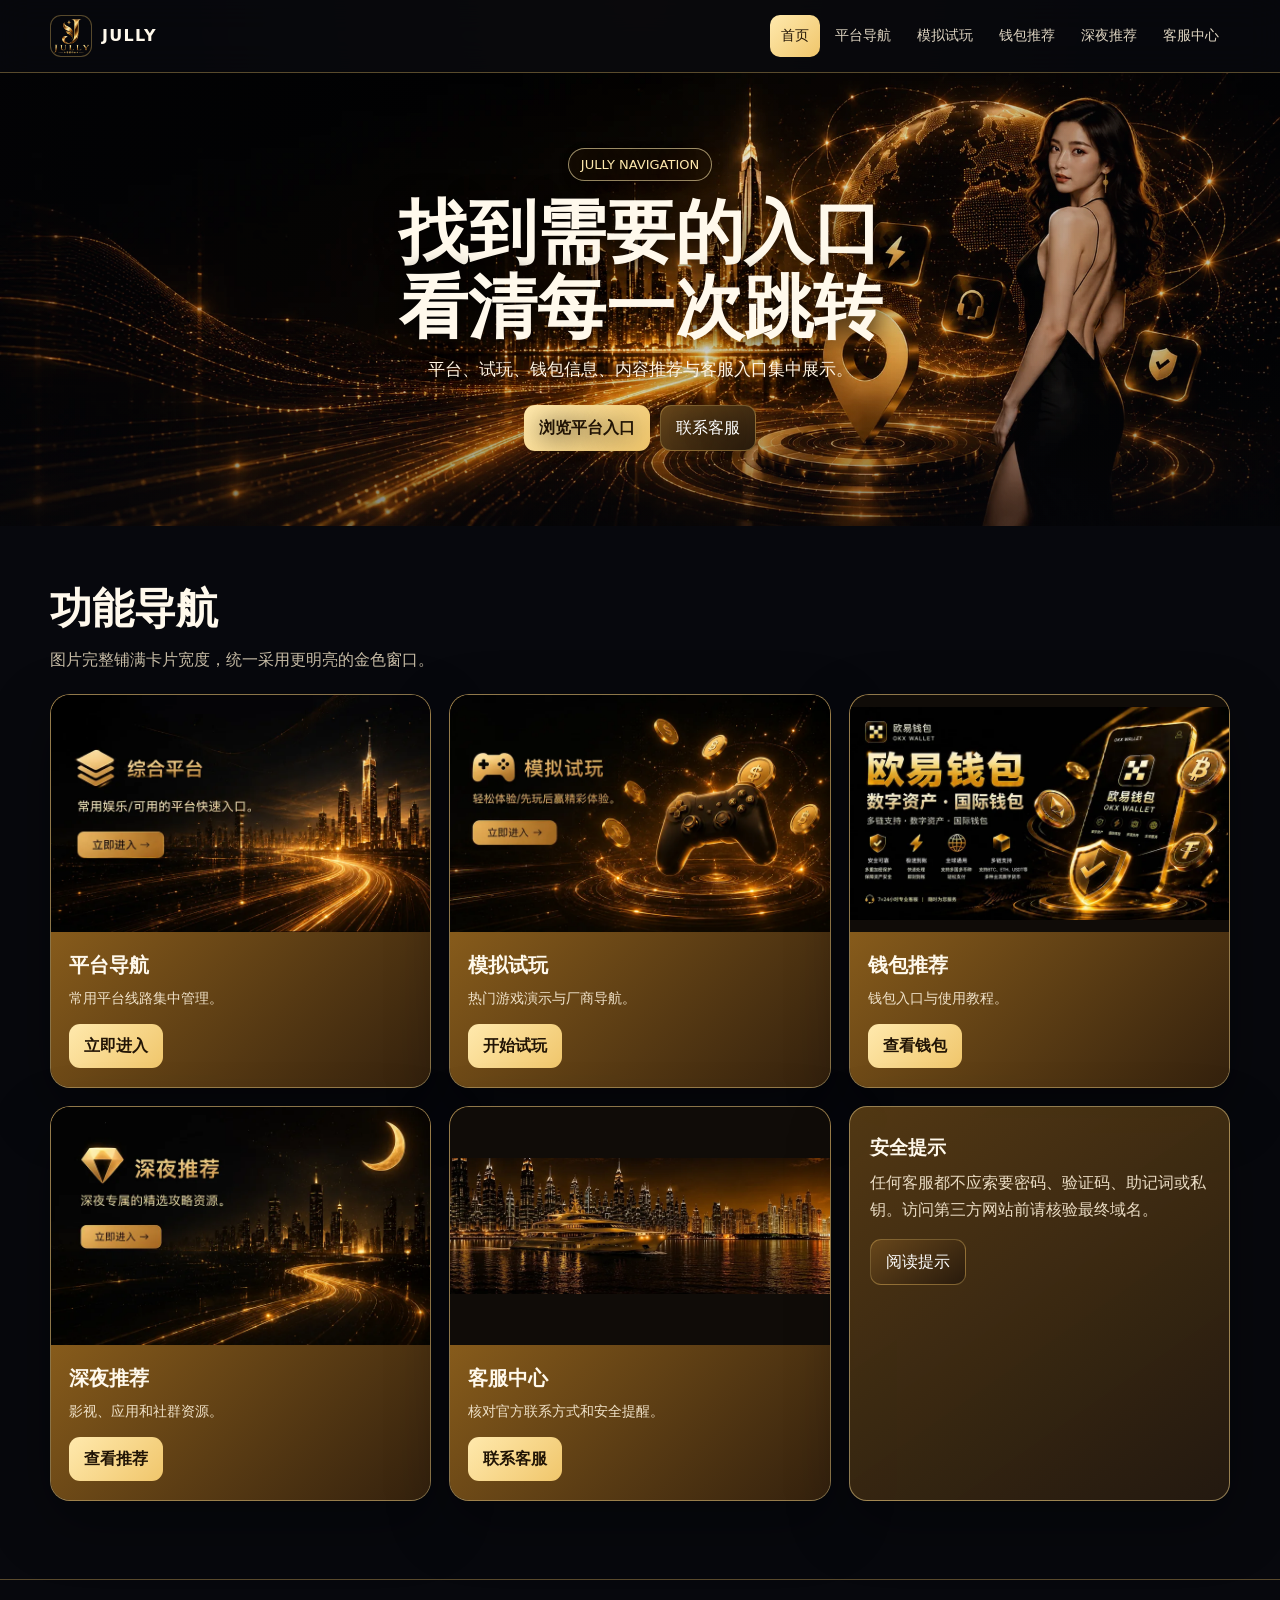
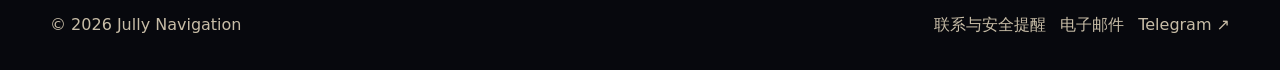
==== commit d273ba7d: "Add files via upload" ====
--- a/index.html
+++ b/index.html
@@ -1 +1 @@
-<!doctype html><html lang="zh-CN"><head><meta charset="utf-8"><meta name="viewport" content="width=device-width,initial-scale=1,viewport-fit=cover"><meta name="theme-color" content="#07080d"><meta name="description" content="Jully 导航中心：首页汇集平台导航、模拟试玩、钱包信息、内容推荐与客服入口。"><link rel="canonical" href="https://jully.pw/"><meta property="og:title" content="Jully 导航中心"><meta property="og:description" content="清晰、便捷的分类导航与客服入口。"><meta property="og:type" content="website"><meta property="og:url" content="https://jully.pw/"><title>Jully 导航中心</title><link rel="stylesheet" href="assets/css/site.css"><script src="assets/js/components.js" defer></script><script src="assets/js/site.js" defer></script></head><body data-page="index.html"><div data-header></div><main id="main"><section class="hero"><div class="wrap"><span class="eyebrow">JULLY NAVIGATION</span><h1>找到需要的入口，<br>看清每一次跳转</h1><p>平台、试玩、钱包信息、内容推荐与客服入口集中展示。本站为信息导航，不托管第三方服务。</p><div class="actions"><a class="btn primary" href="platform.html">浏览平台入口</a><a class="btn" href="service.html">联系官方客服</a></div></div></section><section class="section"><div class="wrap"><div class="section-head"><div><h2>功能导航</h2><p>每个栏目均提供用途说明和外部跳转提示。</p></div></div><div class="grid"><a class="card" href="platform.html"><span class="icon">01</span><h3>平台导航</h3><p>集中管理体育平台线路，并披露推广参数。</p><span class="btn">查看入口</span></a><a class="card" href="demo.html"><span class="icon">02</span><h3>模拟试玩</h3><p>访问第三方游戏演示页面，跳转前查看提示。</p><span class="btn">开始浏览</span></a><a class="card" href="wallet.html"><span class="icon">03</span><h3>钱包推荐</h3><p>区分知名交易平台与第三方钱包，强化资金安全提醒。</p><span class="btn">了解钱包</span></a><a class="card" href="research.html"><span class="icon">04</span><h3>深夜推荐</h3><p>成人内容与工具导航，仅供符合当地年龄要求的用户。</p><span class="btn">查看内容</span></a><a class="card" href="service.html"><span class="icon">05</span><h3>客服中心</h3><p>Telegram、QQ、SAFEX 与电子邮件联系方式。</p><span class="btn">联系客服</span></a><div class="card"><span class="icon">!</span><h3>安全提示</h3><p>任何客服都不应索要密码、验证码、助记词或私钥。</p><a class="btn" href="service.html#safety">阅读提示</a></div></div></div></section><section class="section"><div class="wrap notice"><strong>重要说明：</strong>第三方链接可能变更，本站展示不等于安全背书。访问、注册或进行资金操作前，请独立核验域名、资质和所在地法律要求。</div></section></main><div data-footer></div></body></html>
+<!doctype html><html lang="zh-CN"><head><meta charset="utf-8"><meta name="viewport" content="width=device-width,initial-scale=1"><meta name="description" content="Jully 导航中心"><title>Jully 导航中心</title><link rel="stylesheet" href="assets/css/site-v2.css"><script src="assets/js/components.js" defer></script><script src="assets/js/site.js" defer></script></head><body data-page="index"><div data-header></div><main id="main"><section class="hero"><div class="hero-content"><span class="eyebrow">JULLY NAVIGATION</span><h1>找到需要的入口<br>看清每一次跳转</h1><p>平台、试玩、钱包信息、内容推荐与客服入口集中展示。</p><div class="actions"><a class="btn primary" href="platform.html">浏览平台入口</a><a class="btn" href="service.html">联系客服</a></div></div></section><section class="section"><div class="wrap"><div class="section-head"><div><h2>功能导航</h2><p>图片完整铺满卡片宽度，统一采用更明亮的金色窗口。</p></div></div><div class="grid"><article class="visual-card"><img src="assets/images/home/card1.webp" alt="综合平台导航" width="800" height="500"><div class="visual-card-body"><h3>平台导航</h3><p>常用平台线路集中管理。</p><a class="btn primary" href="platform.html">立即进入</a></div></article><article class="visual-card"><img src="assets/images/home/card2.webp" alt="模拟试玩" width="800" height="500"><div class="visual-card-body"><h3>模拟试玩</h3><p>热门游戏演示与厂商导航。</p><a class="btn primary" href="demo.html">开始试玩</a></div></article><article class="visual-card"><img src="assets/images/wallet/okx.webp" alt="钱包推荐" width="800" height="450"><div class="visual-card-body"><h3>钱包推荐</h3><p>钱包入口与使用教程。</p><a class="btn primary" href="wallet.html">查看钱包</a></div></article><article class="visual-card"><img src="assets/images/home/card3.webp" alt="深夜推荐" width="800" height="500"><div class="visual-card-body"><h3>深夜推荐</h3><p>影视、应用和社群资源。</p><a class="btn primary" href="research.html">查看推荐</a></div></article><article class="visual-card"><img src="assets/images/home/service.webp" alt="客服中心" width="1000" height="360"><div class="visual-card-body"><h3>客服中心</h3><p>核对官方联系方式和安全提醒。</p><a class="btn primary" href="service.html">联系客服</a></div></article><div class="gold-card"><h3>安全提示</h3><p>任何客服都不应索要密码、验证码、助记词或私钥。访问第三方网站前请核验最终域名。</p><a class="btn" href="service.html#safety" style="margin-top:16px">阅读提示</a></div></div></div></section></main><div data-footer></div></body></html>
--- a/assets/css/site-v2.css
+++ b/assets/css/site-v2.css
@@ -0,0 +1,4 @@
+:root{--bg:#07080d;--ink:#fff9ec;--muted:#c8bda7;--gold:#f0c66b;--gold2:#ffe9ad;--line:rgba(240,198,107,.35);--panel:linear-gradient(145deg,rgba(104,70,22,.78),rgba(38,27,16,.92));--shadow:0 22px 60px rgba(0,0,0,.36)}*{box-sizing:border-box}html{scroll-behavior:smooth}body{margin:0;background:radial-gradient(circle at 50% 0,#34220f 0,transparent 28%),var(--bg);color:var(--ink);font:16px/1.65 system-ui,-apple-system,"Segoe UI","Microsoft YaHei",sans-serif}a{color:inherit;text-decoration:none}button{font:inherit}.wrap{width:min(1180px,calc(100% - 32px));margin:auto}.skip{position:fixed;left:12px;top:-80px;z-index:100;background:#fff;color:#111;padding:10px}.skip:focus{top:12px}.header{position:sticky;top:0;z-index:50;background:rgba(7,8,13,.92);border-bottom:1px solid var(--line);backdrop-filter:blur(16px)}.header-in{height:72px;display:flex;align-items:center;gap:22px}.brand{display:flex;align-items:center;gap:10px;font-weight:900;letter-spacing:.08em}.brand-mark{width:42px;height:42px;border-radius:11px;background:url('../images/brand.webp') center/cover;border:1px solid var(--line);font-size:0}.nav{display:flex;align-items:center;gap:4px;margin-left:auto}.nav a{padding:9px 11px;border-radius:10px;color:#ded4c1;font-size:14px}.nav a:hover,.nav a[aria-current=page]{color:#211405;background:linear-gradient(135deg,var(--gold2),var(--gold))}.menu{display:none;margin-left:auto;border:1px solid var(--line);background:#22180e;color:#fff;border-radius:10px;padding:8px 12px}.hero{position:relative;isolation:isolate;width:100%;aspect-ratio:2107/746;max-height:560px;display:grid;place-items:center;text-align:center;background:center/cover no-repeat;overflow:hidden}.hero:before{content:"";position:absolute;z-index:-1;inset:0;background:linear-gradient(90deg,rgba(7,8,13,.36),rgba(7,8,13,.06),rgba(7,8,13,.3)),linear-gradient(0deg,rgba(7,8,13,.42),transparent 38%)}body[data-page=index] .hero{background-image:url('../images/hero/index.webp')}body[data-page=platform] .hero{background-image:url('../images/hero/platform.webp')}body[data-page=demo] .hero{background-image:url('../images/hero/demo.webp')}body[data-page=wallet] .hero{background-image:url('../images/hero/wallet.webp')}body[data-page=research] .hero{background-image:url('../images/hero/research.webp')}body[data-page=service] .hero{background-image:url('../images/hero/service.webp')}.hero-content{width:min(820px,calc(100% - 32px));text-shadow:0 3px 24px #000}.eyebrow{display:inline-flex;padding:5px 12px;border:1px solid rgba(255,233,173,.6);border-radius:999px;background:rgba(40,25,8,.42);color:var(--gold2);font-size:13px}.hero h1{margin:14px 0 10px;font-size:clamp(38px,5.4vw,70px);line-height:1.08}.hero p{max-width:680px;margin:auto;color:#fff5e4;font-size:17px}.actions{display:flex;justify-content:center;flex-wrap:wrap;gap:10px;margin-top:22px}.btn{display:inline-flex;align-items:center;justify-content:center;min-height:43px;padding:9px 15px;border-radius:11px;border:1px solid var(--line);background:linear-gradient(145deg,#68471b,#281a0c);color:#fff;cursor:pointer}.btn:hover{border-color:var(--gold2);filter:brightness(1.12)}.btn.primary{border:0;background:linear-gradient(135deg,var(--gold2),var(--gold));color:#211405;font-weight:850}.section{padding:48px 0}.section-head{display:flex;align-items:end;justify-content:space-between;gap:20px;margin-bottom:20px}.section-head h2{margin:0;font-size:clamp(28px,4vw,42px)}.section-head p{margin:4px 0 0;color:var(--muted)}.grid{display:grid;grid-template-columns:repeat(3,1fr);gap:18px}.grid.two{grid-template-columns:repeat(2,1fr)}.grid.four{grid-template-columns:repeat(4,1fr)}.visual-card{display:flex;flex-direction:column;overflow:hidden;border:1px solid rgba(255,222,145,.45);border-radius:20px;background:var(--panel);box-shadow:var(--shadow)}.visual-card img{display:block;width:100%;height:auto;aspect-ratio:var(--ratio,16/10);object-fit:contain;background:#100c08}.visual-card-body{display:flex;flex:1;flex-direction:column;padding:17px 18px 19px;background:linear-gradient(135deg,rgba(142,96,28,.9),rgba(52,33,13,.96))}.visual-card h3{margin:0 0 5px;font-size:20px}.visual-card p{margin:0 0 14px;color:#f0e2c9;font-size:14px}.visual-card .btn{margin-top:auto;align-self:flex-start}.line-card{--ratio:2/1}.game-card{--ratio:4/3}.gold-card{padding:20px;border:1px solid rgba(255,225,150,.48);border-radius:18px;background:var(--panel);box-shadow:var(--shadow)}.gold-card h3{margin:6px 0}.gold-card p{margin:0;color:#eadcc4}.vendors{display:grid;grid-template-columns:repeat(9,1fr);gap:10px}.vendor{display:grid;place-items:center;min-height:76px;border:1px solid var(--line);border-radius:15px;background:linear-gradient(145deg,#956728,#34220f);color:var(--gold2);font-weight:900}.steps{display:grid;grid-template-columns:repeat(5,1fr);gap:12px;counter-reset:step}.step{position:relative;min-height:118px;padding:15px 13px 13px 46px;border:1px solid var(--line);border-radius:15px;background:linear-gradient(145deg,#845b24,#30200e)}.step:before{counter-increment:step;content:counter(step);position:absolute;left:13px;top:15px;display:grid;place-items:center;width:25px;height:25px;border-radius:50%;background:var(--gold2);color:#221506;font-weight:900}.step h3{font-size:15px;margin:0 0 3px}.step p{font-size:13px;margin:0;color:#eadcc4}.wallet-grid{display:grid;grid-template-columns:repeat(3,1fr);gap:16px}.wallet-bg{position:relative;isolation:isolate;display:flex;min-height:220px;align-items:end;overflow:hidden;border:1px solid rgba(255,225,150,.48);border-radius:18px;background:var(--image) center/cover;box-shadow:var(--shadow)}.wallet-bg:before{content:"";position:absolute;z-index:-1;inset:0;background:linear-gradient(0deg,rgba(12,8,4,.95),transparent 68%)}.wallet-label{width:100%;padding:18px}.wallet-label strong{font-size:19px}.wallet-label span{display:block;color:#eadcc4;font-size:13px}.notice{padding:18px 20px;border:1px solid var(--line);border-radius:16px;background:linear-gradient(145deg,rgba(132,89,28,.82),rgba(44,29,13,.94));color:#f3e6cf}.research-board{display:grid;grid-template-columns:1.15fr 1.15fr .8fr;gap:18px}.board-col{padding:18px;border:1px solid var(--line);border-radius:20px;background:var(--panel);box-shadow:var(--shadow)}.board-title{margin:0 0 13px;color:var(--gold2)}.resource{display:flex;align-items:center;gap:12px;padding:11px 0;border-top:1px solid rgba(255,233,173,.14)}.resource:first-of-type{border-top:0}.resource img{width:54px;height:54px;object-fit:contain;border-radius:13px;background:#0d0b09}.resource-info{min-width:0;flex:1}.resource-info strong{display:block}.resource-info span{display:block;color:#dfd0b6;font-size:12px}.resource .btn{min-height:34px;padding:5px 9px;font-size:12px}.contact-layout{display:grid;grid-template-columns:repeat(2,1fr);gap:18px}.contact-card{display:grid;grid-template-columns:60px 1fr auto;align-items:center;gap:15px;padding:22px;border:1px solid var(--line);border-radius:20px;background:var(--panel);box-shadow:var(--shadow)}.contact-icon{display:grid;place-items:center;width:58px;height:58px;border-radius:18px;background:linear-gradient(145deg,var(--gold2),#a97025);color:#261707;font-weight:950}.contact-card h3{margin:0}.contact-card p{margin:2px 0 0;color:#eadcc4}.safety-grid{display:grid;grid-template-columns:repeat(3,1fr);gap:16px}.safety-card{padding:20px;border:1px solid var(--line);border-radius:18px;background:linear-gradient(145deg,#805821,#2e1e0d)}.safety-card b{display:grid;place-items:center;width:32px;height:32px;border-radius:50%;background:var(--gold2);color:#221506}.safety-card h3{margin:10px 0 4px}.safety-card p{margin:0;color:#eadcc4}.footer{margin-top:30px;border-top:1px solid var(--line);padding:32px 0;color:var(--muted)}.footer-in{display:flex;justify-content:space-between;gap:18px}.footer-links{display:flex;gap:14px;flex-wrap:wrap}.toast{position:fixed;left:50%;bottom:24px;z-index:80;translate:-50% 20px;opacity:0;background:var(--gold2);color:#1f1407;padding:10px 15px;border-radius:10px;transition:.2s}.toast.show{opacity:1;translate:-50% 0}
+@media(max-width:920px){.menu{display:block}.nav{display:none;position:absolute;left:14px;right:14px;top:64px;flex-direction:column;align-items:stretch;padding:10px;background:#100c08;border:1px solid var(--line);border-radius:15px}.nav.open{display:flex}.grid,.grid.four{grid-template-columns:repeat(2,1fr)}.vendors{grid-template-columns:repeat(5,1fr)}.steps{grid-template-columns:repeat(3,1fr)}.research-board{grid-template-columns:1fr 1fr}.research-board .board-col:last-child{grid-column:1/-1}.wallet-grid{grid-template-columns:repeat(2,1fr)}}
+@media(max-width:620px){.wrap{width:min(100% - 24px,1180px)}.header-in{height:64px}.hero{aspect-ratio:auto;min-height:520px;background-position:center}.hero:before{background:linear-gradient(0deg,rgba(7,8,13,.5),rgba(7,8,13,.02),rgba(7,8,13,.28))}body[data-page=index] .hero{background-image:url('../images/hero/index-mobile.webp')}body[data-page=platform] .hero{background-image:url('../images/hero/platform-mobile.webp')}body[data-page=demo] .hero{background-image:url('../images/hero/demo-mobile.webp')}body[data-page=wallet] .hero{background-image:url('../images/hero/wallet-mobile.webp')}body[data-page=research] .hero{background-image:url('../images/hero/research-mobile.webp')}body[data-page=service] .hero{background-image:url('../images/hero/service-mobile.webp')}.hero h1{font-size:42px}.hero p{font-size:15px}.section{padding:34px 0}.section-head{align-items:start;flex-direction:column}.grid,.grid.two,.grid.four,.wallet-grid,.contact-layout,.safety-grid,.research-board{grid-template-columns:1fr}.research-board .board-col:last-child{grid-column:auto}.vendors{grid-template-columns:repeat(3,1fr)}.vendor{min-height:64px}.steps{grid-template-columns:1fr}.step{min-height:86px}.contact-card{grid-template-columns:52px 1fr}.contact-card .btn{grid-column:1/-1}.wallet-bg{min-height:215px}.footer-in{flex-direction:column}.resource{align-items:flex-start;flex-wrap:wrap}.resource .btn{margin-left:66px}}
+@media(prefers-reduced-motion:reduce){*,*:before,*:after{scroll-behavior:auto!important;transition:none!important}}
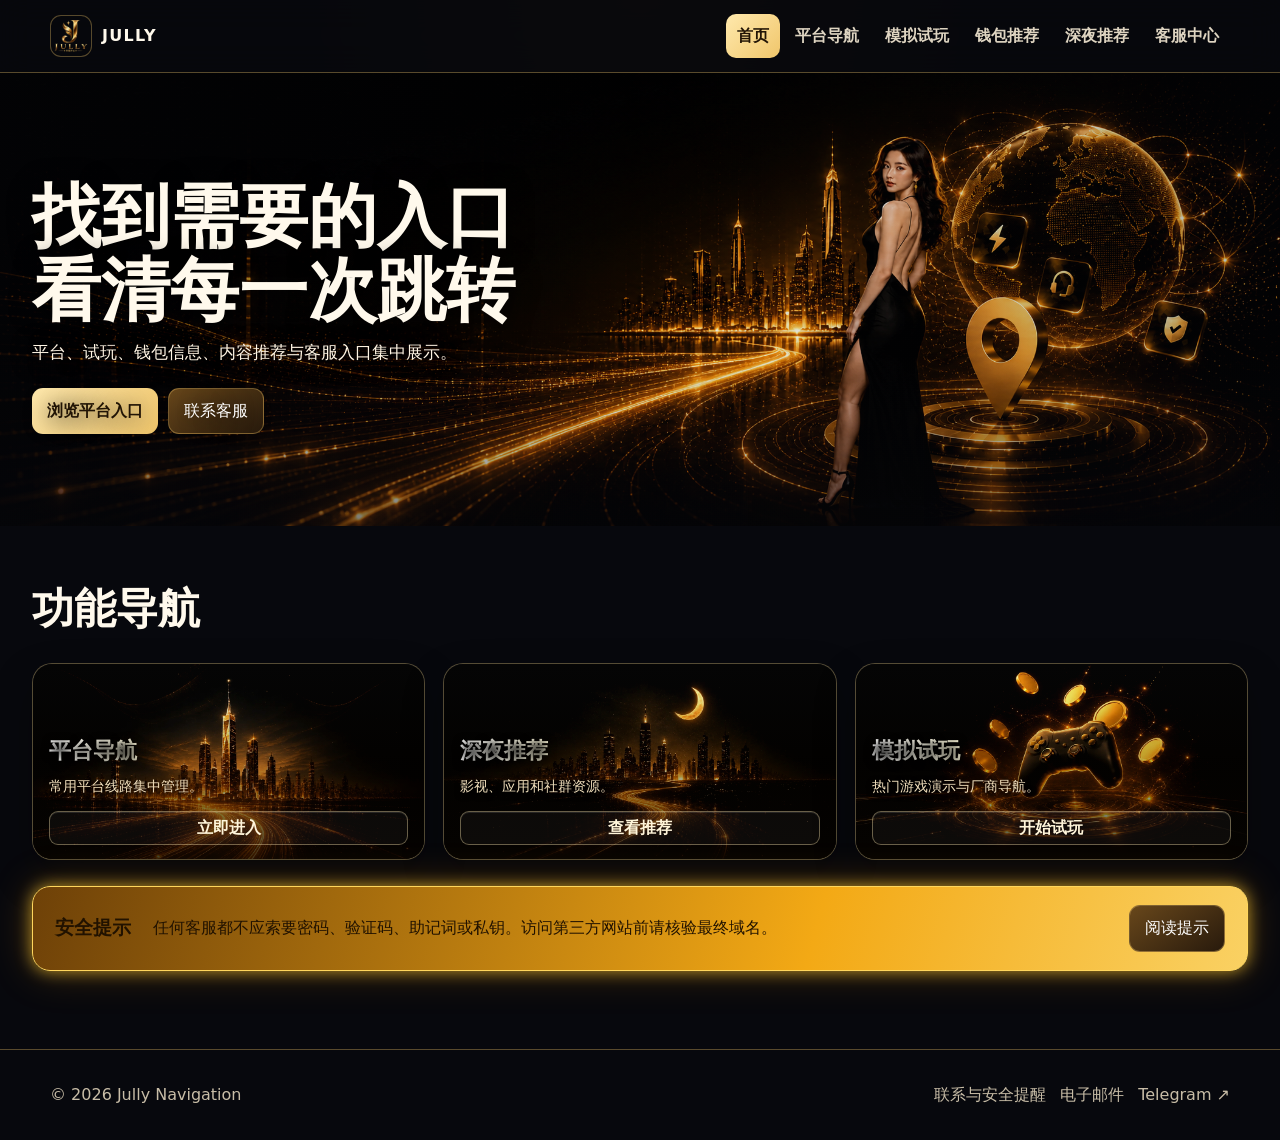
==== commit 13076c27: "Add files via upload" ====
--- a/index.html
+++ b/index.html
@@ -1 +1,89 @@
-<!doctype html><html lang="zh-CN"><head><meta charset="utf-8"><meta name="viewport" content="width=device-width,initial-scale=1"><meta name="description" content="Jully 导航中心"><title>Jully 导航中心</title><link rel="stylesheet" href="assets/css/site-v2.css"><script src="assets/js/components.js" defer></script><script src="assets/js/site.js" defer></script></head><body data-page="index"><div data-header></div><main id="main"><section class="hero"><div class="hero-content"><span class="eyebrow">JULLY NAVIGATION</span><h1>找到需要的入口<br>看清每一次跳转</h1><p>平台、试玩、钱包信息、内容推荐与客服入口集中展示。</p><div class="actions"><a class="btn primary" href="platform.html">浏览平台入口</a><a class="btn" href="service.html">联系客服</a></div></div></section><section class="section"><div class="wrap"><div class="section-head"><div><h2>功能导航</h2><p>图片完整铺满卡片宽度，统一采用更明亮的金色窗口。</p></div></div><div class="grid"><article class="visual-card"><img src="assets/images/home/card1.webp" alt="综合平台导航" width="800" height="500"><div class="visual-card-body"><h3>平台导航</h3><p>常用平台线路集中管理。</p><a class="btn primary" href="platform.html">立即进入</a></div></article><article class="visual-card"><img src="assets/images/home/card2.webp" alt="模拟试玩" width="800" height="500"><div class="visual-card-body"><h3>模拟试玩</h3><p>热门游戏演示与厂商导航。</p><a class="btn primary" href="demo.html">开始试玩</a></div></article><article class="visual-card"><img src="assets/images/wallet/okx.webp" alt="钱包推荐" width="800" height="450"><div class="visual-card-body"><h3>钱包推荐</h3><p>钱包入口与使用教程。</p><a class="btn primary" href="wallet.html">查看钱包</a></div></article><article class="visual-card"><img src="assets/images/home/card3.webp" alt="深夜推荐" width="800" height="500"><div class="visual-card-body"><h3>深夜推荐</h3><p>影视、应用和社群资源。</p><a class="btn primary" href="research.html">查看推荐</a></div></article><article class="visual-card"><img src="assets/images/home/service.webp" alt="客服中心" width="1000" height="360"><div class="visual-card-body"><h3>客服中心</h3><p>核对官方联系方式和安全提醒。</p><a class="btn primary" href="service.html">联系客服</a></div></article><div class="gold-card"><h3>安全提示</h3><p>任何客服都不应索要密码、验证码、助记词或私钥。访问第三方网站前请核验最终域名。</p><a class="btn" href="service.html#safety" style="margin-top:16px">阅读提示</a></div></div></div></section></main><div data-footer></div></body></html>
+<!doctype html>
+<html lang="zh-CN">
+<head>
+<meta charset="utf-8">
+<meta name="viewport" content="width=device-width,initial-scale=1">
+<meta name="description" content="Jully 导航中心">
+<title>Jully 导航中心</title>
+<link rel="stylesheet" href="assets/css/site-v2.css">
+<script src="assets/js/components.js" defer>
+</script>
+<script src="assets/js/site.js" defer>
+</script>
+</head>
+<body data-page="index">
+<div data-header>
+</div>
+<main id="main">
+<section class="hero">
+<div class="hero-content">
+<h1>找到需要的入口<br>看清每一次跳转</h1>
+<p>平台、试玩、钱包信息、内容推荐与客服入口集中展示。</p>
+<div class="actions">
+<a class="btn primary" href="platform.html">浏览平台入口</a>
+<a class="btn" href="service.html">联系客服</a>
+</div>
+</div>
+</section>
+<section class="section">
+<div class="wrap">
+<div class="section-head">
+<div>
+<h2>功能导航</h2>
+</div>
+</div>
+<div class="grid">
+<article class="visual-card">
+<img src="assets/images/home/card1.webp" alt="综合平台导航" width="800" height="500">
+<div class="visual-card-body">
+<h3>平台导航</h3>
+<p>常用平台线路集中管理。</p>
+<a class="btn primary" href="platform.html">立即进入</a>
+</div>
+</article>
+<article class="visual-card">
+<img src="assets/images/home/card2.webp" alt="模拟试玩" width="800" height="500">
+<div class="visual-card-body">
+<h3>模拟试玩</h3>
+<p>热门游戏演示与厂商导航。</p>
+<a class="btn primary" href="demo.html">开始试玩</a>
+</div>
+</article>
+<article class="visual-card">
+<img src="assets/images/wallet/okx.webp" alt="钱包推荐" width="800" height="450">
+<div class="visual-card-body">
+<h3>钱包推荐</h3>
+<p>钱包入口与使用教程。</p>
+<a class="btn primary" href="wallet.html">查看钱包</a>
+</div>
+</article>
+<article class="visual-card">
+<img src="assets/images/home/card3.webp" alt="深夜推荐" width="800" height="500">
+<div class="visual-card-body">
+<h3>深夜推荐</h3>
+<p>影视、应用和社群资源。</p>
+<a class="btn primary" href="research.html">查看推荐</a>
+</div>
+</article>
+<article class="visual-card">
+<img src="assets/images/home/service.webp" alt="客服中心" width="1000" height="360">
+<div class="visual-card-body">
+<h3>客服中心</h3>
+<p>核对官方联系方式和安全提醒。</p>
+<a class="btn primary" href="service.html">联系客服</a>
+</div>
+</article>
+<div class="gold-card">
+<h3>安全提示</h3>
+<p>任何客服都不应索要密码、验证码、助记词或私钥。访问第三方网站前请核验最终域名。</p>
+<a class="btn" href="service.html#safety" style="margin-top:16px">阅读提示</a>
+</div>
+</div>
+</div>
+</section>
+</main>
+<div data-footer>
+</div>
+</body>
+</html>
+
--- a/assets/css/site-v2.css
+++ b/assets/css/site-v2.css
@@ -2,3 +2,67 @@
 @media(max-width:920px){.menu{display:block}.nav{display:none;position:absolute;left:14px;right:14px;top:64px;flex-direction:column;align-items:stretch;padding:10px;background:#100c08;border:1px solid var(--line);border-radius:15px}.nav.open{display:flex}.grid,.grid.four{grid-template-columns:repeat(2,1fr)}.vendors{grid-template-columns:repeat(5,1fr)}.steps{grid-template-columns:repeat(3,1fr)}.research-board{grid-template-columns:1fr 1fr}.research-board .board-col:last-child{grid-column:1/-1}.wallet-grid{grid-template-columns:repeat(2,1fr)}}
 @media(max-width:620px){.wrap{width:min(100% - 24px,1180px)}.header-in{height:64px}.hero{aspect-ratio:auto;min-height:520px;background-position:center}.hero:before{background:linear-gradient(0deg,rgba(7,8,13,.5),rgba(7,8,13,.02),rgba(7,8,13,.28))}body[data-page=index] .hero{background-image:url('../images/hero/index-mobile.webp')}body[data-page=platform] .hero{background-image:url('../images/hero/platform-mobile.webp')}body[data-page=demo] .hero{background-image:url('../images/hero/demo-mobile.webp')}body[data-page=wallet] .hero{background-image:url('../images/hero/wallet-mobile.webp')}body[data-page=research] .hero{background-image:url('../images/hero/research-mobile.webp')}body[data-page=service] .hero{background-image:url('../images/hero/service-mobile.webp')}.hero h1{font-size:42px}.hero p{font-size:15px}.section{padding:34px 0}.section-head{align-items:start;flex-direction:column}.grid,.grid.two,.grid.four,.wallet-grid,.contact-layout,.safety-grid,.research-board{grid-template-columns:1fr}.research-board .board-col:last-child{grid-column:auto}.vendors{grid-template-columns:repeat(3,1fr)}.vendor{min-height:64px}.steps{grid-template-columns:1fr}.step{min-height:86px}.contact-card{grid-template-columns:52px 1fr}.contact-card .btn{grid-column:1/-1}.wallet-bg{min-height:215px}.footer-in{flex-direction:column}.resource{align-items:flex-start;flex-wrap:wrap}.resource .btn{margin-left:66px}}
 @media(prefers-reduced-motion:reduce){*,*:before,*:after{scroll-behavior:auto!important;transition:none!important}}
+
+/* Poster-card system requested from the reference layout */
+.visual-card{position:relative;isolation:isolate;min-height:270px;aspect-ratio:var(--ratio,16/10);justify-content:flex-end;background:#100b06}.visual-card:after{content:"";position:absolute;z-index:-1;inset:0;background:linear-gradient(0deg,rgba(10,6,2,.96) 0,rgba(23,13,4,.72) 38%,rgba(8,5,2,.08) 76%)}.visual-card img{position:absolute;z-index:-2;inset:0;width:100%;height:100%;aspect-ratio:auto;object-fit:cover}.visual-card-body{flex:0 0 auto;padding:72px 18px 18px;background:none}.visual-card h3{font-size:22px;color:#fff6dc;text-shadow:0 2px 8px #000}.visual-card p{min-height:24px;margin-bottom:12px;color:#f1dfbc}.visual-card .btn{width:100%;border-color:rgba(255,225,150,.56);background:linear-gradient(90deg,rgba(126,82,22,.82),rgba(50,28,8,.82));color:#fff2ce}.visual-card:hover{border-color:var(--gold2);transform:translateY(-3px);box-shadow:0 24px 60px rgba(134,84,15,.25)}body[data-page=wallet] .visual-card{--ratio:16/9}body[data-page=index] .grid>.gold-card:last-child{grid-column:1/-1;min-height:auto;display:flex;align-items:center;gap:22px;padding:18px 22px}body[data-page=index] .grid>.gold-card:last-child h3{margin:0;white-space:nowrap}body[data-page=index] .grid>.gold-card:last-child p{flex:1}body[data-page=index] .grid>.gold-card:last-child .btn{margin:0!important;white-space:nowrap}
+.grid>*{min-width:0}.visual-card{min-height:0}.visual-card-body{min-width:0}.visual-card .btn{min-width:0;white-space:normal;text-align:center}
+.vendors{grid-template-columns:repeat(auto-fit,minmax(90px,1fr))}.vendor{position:relative;overflow:hidden;min-height:88px;background:radial-gradient(circle at 50% 20%,rgba(255,230,160,.2),transparent 35%),linear-gradient(145deg,#9b6b29,#2a1908);font-size:19px;text-shadow:0 2px 8px #000}.vendor:before{content:"GAME";position:absolute;top:8px;font-size:9px;letter-spacing:.24em;color:rgba(255,239,194,.62)}.vendor:after{content:"◆";position:absolute;bottom:5px;color:rgba(255,226,145,.52);font-size:10px}
+.wallet-bg{min-height:235px}.wallet-bg:before{background:linear-gradient(0deg,rgba(10,6,2,.97),rgba(30,15,3,.2) 76%)}.wallet-label{padding:78px 16px 16px}.wallet-label:after{content:"立即进入 →";display:flex;justify-content:center;align-items:center;margin-top:11px;min-height:39px;border:1px solid rgba(255,226,155,.55);border-radius:10px;background:linear-gradient(90deg,rgba(130,84,21,.86),rgba(53,30,8,.88));font-weight:800;color:#fff0c7}.wallet-bg:hover{border-color:var(--gold2);transform:translateY(-3px)}
+body[data-page=wallet] .steps{align-items:stretch}.step{text-align:center;padding:54px 13px 14px;display:flex;flex-direction:column;align-items:center;justify-content:center;background:radial-gradient(circle at 50% 0,rgba(255,229,157,.18),transparent 38%),linear-gradient(145deg,#8a5d22,#30200e)}.step:before{left:50%;top:14px;translate:-50% 0;width:30px;height:30px}.step h3{font-size:17px;color:#fff0c7}.step p{text-align:center}
+body[data-page=research] main{display:flex;flex-direction:column}body[data-page=research] .hero{order:0}body[data-page=research] .research-content{order:1}body[data-page=research] .research-notice{order:2}.research-board{grid-template-columns:1fr 1fr 1fr}.board-col{background:radial-gradient(circle at 50% 0,rgba(255,224,142,.14),transparent 35%),linear-gradient(145deg,#704817,#24170b)}.board-col:not(:last-child){display:grid;grid-template-columns:1fr 1fr;align-content:start;gap:12px}.board-col:not(:last-child) .board-title{grid-column:1/-1}.resource{position:relative;display:flex;flex-direction:column;align-items:center;text-align:center;min-height:188px;padding:15px 10px;border:1px solid rgba(255,225,150,.24)!important;border-radius:15px;background:linear-gradient(145deg,rgba(148,96,28,.68),rgba(38,23,9,.9))}.resource img{width:68px;height:68px}.resource-info strong{color:#fff0cb}.resource .btn{width:100%;margin:auto 0 0!important}.board-col:last-child .gold-card{position:relative;overflow:hidden;min-height:190px;background:url('../images/hero/research.webp') center/cover}.board-col:last-child .gold-card:before{content:"";position:absolute;inset:0;background:linear-gradient(0deg,rgba(10,5,2,.95),rgba(10,5,2,.28))}.board-col:last-child .gold-card>*{position:relative}.board-col:last-child .notice{background:linear-gradient(145deg,#8b5c20,#2e1c0a)}
+.contact-card{position:relative;isolation:isolate;overflow:hidden;min-height:210px;display:flex;flex-direction:column;align-items:flex-start;justify-content:flex-end;background:url('../images/hero/service.webp') center/cover}.contact-card:before{content:"";position:absolute;z-index:-1;inset:0;background:linear-gradient(0deg,rgba(8,5,2,.97),rgba(18,9,2,.16) 75%)}.contact-card:nth-child(2){background-position:35% center}.contact-card:nth-child(3){background-position:60% center}.contact-card:nth-child(4){background-position:85% center}.contact-icon{position:absolute;right:18px;top:18px;width:50px;height:50px}.contact-card .btn{width:100%;margin-top:10px}.contact-card h3{font-size:22px}.contact-card p{color:#fff0cf}.safety-card{text-align:center;display:flex;flex-direction:column;align-items:center}.safety-card b{width:38px;height:38px}
+@media(max-width:920px){.research-board{grid-template-columns:1fr}.board-col:not(:last-child){grid-template-columns:repeat(3,1fr)}.board-col:not(:last-child) .board-title{grid-column:1/-1}}
+@media(max-width:620px){.visual-card-body{padding:80px 15px 15px}.visual-card h3{font-size:21px}body[data-page=index] .grid>.gold-card:last-child{display:block;padding:16px}body[data-page=index] .grid>.gold-card:last-child h3{white-space:normal}body[data-page=index] .grid>.gold-card:last-child .btn{width:100%;margin-top:12px!important}.wallet-bg{min-height:225px}.vendors{grid-template-columns:repeat(3,1fr)}.vendor{min-height:78px;font-size:17px}.board-col:not(:last-child){grid-template-columns:1fr 1fr}.resource{min-height:180px}.contact-card{min-height:230px}.safety-grid{gap:12px}}
+@media(max-width:620px){.line-card{aspect-ratio:auto;min-height:260px}body[data-page=wallet] .visual-card{aspect-ratio:auto;min-height:235px}}
+
+/* Bright-glass interaction: transparent at rest, brilliant gold on hover */
+:root{--spark:#ffd45e;--spark2:#fff4b5;--spark3:#ffae19}.visual-card{background:rgba(255,255,255,.025);border-color:rgba(255,223,137,.3);box-shadow:inset 0 1px 0 rgba(255,255,255,.09),0 18px 40px rgba(0,0,0,.3);transition:border-color .28s,box-shadow .28s,transform .28s,filter .28s}.visual-card:after{background:linear-gradient(0deg,rgba(8,5,2,.86),rgba(15,9,3,.46) 46%,rgba(255,255,255,.035));backdrop-filter:blur(1.5px)}.visual-card-body{padding:48px 16px 14px}.visual-card h3{background:linear-gradient(90deg,#fff,var(--spark2),#fff);background-clip:text;color:transparent}.visual-card .btn,.contact-card .btn{border:1px solid rgba(255,233,176,.38);background:rgba(255,255,255,.055);box-shadow:inset 0 1px 0 rgba(255,255,255,.11);backdrop-filter:blur(9px);color:#fff5da;transition:background .28s,color .28s,border-color .28s,box-shadow .28s}.visual-card:hover{border-color:var(--spark);box-shadow:0 0 18px rgba(255,196,42,.5),0 0 52px rgba(255,166,0,.2),inset 0 0 24px rgba(255,205,72,.08)}.visual-card:hover .btn,.contact-card:hover .btn{color:#211100;border-color:#fff0a0;background:linear-gradient(105deg,var(--spark3),var(--spark2),var(--spark),#fff3a7);background-size:240% 100%;box-shadow:0 0 15px rgba(255,205,68,.74),0 0 34px rgba(255,160,0,.3);animation:goldSweep 1.8s linear infinite}.visual-card:hover h3,.contact-card:hover h3{filter:drop-shadow(0 0 9px rgba(255,213,91,.78))}@keyframes goldSweep{to{background-position:240% 0}}
+body[data-page=index] .visual-card{--ratio:2/1}body[data-page=index] .grid{grid-template-columns:repeat(3,1fr)}body[data-page=index] .grid>.gold-card:last-child{margin-top:8px;border-color:rgba(255,216,103,.5);background:linear-gradient(90deg,rgba(78,50,14,.65),rgba(28,18,8,.86),rgba(78,50,14,.65))}
+body[data-page=platform] .visual-card{--ratio:2.35/1}.line-card{aspect-ratio:2.35/1}.game-card{--ratio:16/9}.wallet-bg{min-height:205px;transition:border-color .28s,box-shadow .28s,transform .28s}.wallet-label{padding:55px 14px 13px}.wallet-label:after{border-color:rgba(255,233,176,.36);background:rgba(255,255,255,.055);box-shadow:inset 0 1px 0 rgba(255,255,255,.1);backdrop-filter:blur(9px);transition:.28s}.wallet-bg:hover{border-color:var(--spark);box-shadow:0 0 18px rgba(255,196,42,.48),0 0 48px rgba(255,166,0,.2)}.wallet-bg:hover .wallet-label:after{color:#211100;border-color:#fff0a0;background:linear-gradient(105deg,var(--spark3),var(--spark2),var(--spark),#fff3a7);background-size:240% 100%;box-shadow:0 0 16px rgba(255,205,68,.7);animation:goldSweep 1.8s linear infinite}
+.vendor,.resource,.board-col,.gold-card,.safety-card{transition:transform .28s,border-color .28s,box-shadow .28s,filter .28s}.vendor:hover,.resource:hover,.board-col:hover,.gold-card:hover,.safety-card:hover{border-color:var(--spark);box-shadow:0 0 18px rgba(255,199,43,.46),0 0 45px rgba(255,162,0,.16);filter:brightness(1.14)}.board-title{font-size:24px;background:linear-gradient(90deg,var(--spark3),var(--spark2),var(--spark));background-clip:text;color:transparent;text-align:center}.contact-card{border-color:rgba(255,223,137,.3);transition:.28s}.contact-card:hover{border-color:var(--spark);box-shadow:0 0 20px rgba(255,198,41,.48),0 0 50px rgba(255,162,0,.18)}
+@media(max-width:920px){body[data-page=index] .grid{grid-template-columns:1fr}.visual-card-body{padding-top:60px}}
+@media(max-width:620px){body[data-page=index] .visual-card,.line-card,.game-card{aspect-ratio:auto;min-height:215px}.visual-card-body{padding:58px 14px 13px}.wallet-bg{min-height:195px}.wallet-label{padding-top:48px}.board-title{font-size:22px}}
+
+/* Clarity and luminous-gold refinement */
+.visual-card:after{background:linear-gradient(0deg,rgba(7,4,1,.78) 0,rgba(10,6,2,.27) 49%,rgba(255,255,255,.018) 100%);backdrop-filter:none}.visual-card img{filter:saturate(1.08) contrast(1.04) brightness(1.07)}.visual-card-body{padding-top:34px}.visual-card p{text-shadow:0 2px 6px #000}.visual-card .btn,.contact-card .btn{min-height:31px;padding:3px 12px;border-radius:9px;backdrop-filter:none;background:rgba(255,255,255,.035)}.wallet-bg:before{background:linear-gradient(0deg,rgba(7,4,1,.78),rgba(10,6,2,.08) 68%)}.wallet-label{padding-top:42px}.wallet-label:after{min-height:31px;margin-top:8px;padding:2px 10px;border-radius:9px;backdrop-filter:none;background:rgba(255,255,255,.035)}
+body[data-page=index] .grid>.gold-card:last-child,.notice{position:relative;overflow:hidden;border-color:#ffd65d;background:linear-gradient(105deg,#6e4108,#f3a915,#fff1a1,#db8d08,#6e4108);background-size:260% 100%;color:#211200;box-shadow:0 0 16px rgba(255,204,54,.68),0 0 42px rgba(255,153,0,.26);animation:goldSweep 3.2s linear infinite}body[data-page=index] .grid>.gold-card:last-child p,.notice strong{color:#211200}
+.vendor{border-color:#ffd75f;background:linear-gradient(135deg,#8c5106,#ffc83f,#fff1a2,#d68805,#7c4303);background-size:240% 100%;color:#2a1600;box-shadow:0 0 13px rgba(255,197,37,.58),inset 0 1px 0 #fff4bb;text-shadow:none;animation:goldSweep 3.6s linear infinite}.vendor:before,.vendor:after{color:rgba(48,25,0,.6)}
+.step,.safety-card{border-color:#ffd65d;background:linear-gradient(140deg,#744408,#d68e0c,#ffdf78,#a76406);color:#251300;box-shadow:0 0 14px rgba(255,195,34,.52),inset 0 1px 0 #fff1ad}.step h3,.step p,.safety-card h3,.safety-card p{color:#251300}.step:before,.safety-card b{background:#fff1a5;box-shadow:0 0 12px rgba(255,245,180,.85)}
+.board-col{border-color:#ffd65d;background:linear-gradient(145deg,#704008,#bc7607,#f4b92d,#724007);box-shadow:0 0 17px rgba(255,194,35,.5)}.resource{border-color:rgba(255,239,173,.72)!important;background:linear-gradient(145deg,rgba(86,48,4,.78),rgba(32,17,3,.82));box-shadow:inset 0 1px 0 rgba(255,246,196,.28)}.resource:hover{background:linear-gradient(130deg,#945607,#ffbd29,#fff0a1,#c57805);color:#211100;box-shadow:0 0 20px rgba(255,204,55,.75)}.resource:hover .resource-info strong,.resource:hover .resource-info span{color:#211100}.board-col:last-child .gold-card{border-color:#ffd65d;box-shadow:0 0 15px rgba(255,194,33,.48)}
+.contact-card:before{background:linear-gradient(0deg,rgba(7,4,1,.76),rgba(9,5,2,.05) 70%)}.contact-card{filter:saturate(1.07) brightness(1.04)}.contact-card .btn{padding-block:3px}.contact-card:hover{filter:saturate(1.15) brightness(1.1)}body[data-page=service] .safety-card,body[data-page=service] .notice{animation:goldPulse 2.8s ease-in-out infinite alternate}@keyframes goldPulse{from{box-shadow:0 0 10px rgba(255,190,25,.38),inset 0 1px 0 #fff1ad}to{box-shadow:0 0 22px rgba(255,214,70,.82),0 0 48px rgba(255,143,0,.25),inset 0 1px 0 #fff7cf}}
+@media(max-width:620px){.visual-card-body{padding-top:34px}.visual-card .btn,.contact-card .btn{min-height:30px;padding-block:2px}.wallet-label{padding-top:38px}.wallet-label:after{min-height:30px}.step{padding-top:52px}}
+
+/* Research page: three-column gold directory inspired by the supplied reference */
+body[data-page=research] .research-content{padding-top:38px}body[data-page=research] .research-board{grid-template-columns:1fr 1fr .72fr;gap:14px;padding:14px;border:1px solid rgba(255,208,72,.48);border-radius:20px;background:linear-gradient(145deg,rgba(28,17,5,.95),rgba(8,7,8,.98));box-shadow:0 0 20px rgba(255,187,24,.22),inset 0 1px 0 rgba(255,240,176,.1)}body[data-page=research] .board-col{display:block!important;padding:14px;border:1px solid rgba(255,210,89,.32);border-radius:14px;background:linear-gradient(160deg,rgba(46,28,7,.82),rgba(11,9,8,.94));box-shadow:inset 0 1px 0 rgba(255,239,176,.08)}body[data-page=research] .board-title{position:relative;margin:0 0 12px;padding:0 0 9px;text-align:left;font-size:18px;letter-spacing:.06em;background:linear-gradient(90deg,#ffb817,#fff2aa,#ffd348);background-clip:text;color:transparent;border-bottom:1px solid rgba(255,211,91,.24)}body[data-page=research] .board-title:before{content:"◆";margin-right:8px;font-size:12px;color:#ffd65c;filter:drop-shadow(0 0 7px #ffbd22)}body[data-page=research] .resource{display:grid;grid-template-columns:52px 1fr auto;align-items:center;gap:10px;min-height:72px;margin-top:9px;padding:9px;border:1px solid rgba(255,213,93,.3)!important;border-radius:12px;background:linear-gradient(105deg,rgba(61,36,6,.78),rgba(14,11,9,.9));text-align:left;box-shadow:inset 0 1px 0 rgba(255,241,185,.07);transition:.25s}body[data-page=research] .resource img{width:52px;height:52px;border:1px solid rgba(255,215,100,.36);box-shadow:0 0 10px rgba(255,184,22,.16)}body[data-page=research] .resource-info strong{color:#fff0c8}body[data-page=research] .resource-info span{color:#bcae96}body[data-page=research] .resource .btn{width:auto;min-width:54px;margin:0!important;padding:3px 8px;border-color:rgba(255,215,103,.3);background:rgba(255,255,255,.025)}body[data-page=research] .resource:hover{transform:translateY(-2px);border-color:#ffda63!important;background:linear-gradient(105deg,#7b4808,#d98d0b,#ffe182);box-shadow:0 0 15px rgba(255,199,37,.58),0 0 34px rgba(255,146,0,.16)}body[data-page=research] .resource:hover .resource-info strong,body[data-page=research] .resource:hover .resource-info span{color:#241200}body[data-page=research] .resource:hover .btn{border-color:#3b2100;background:rgba(255,247,201,.58);color:#241200}body[data-page=research] .board-col:last-child .gold-card{min-height:0;margin:9px 0 0!important;padding:16px 14px;border:1px solid rgba(255,211,91,.3);border-radius:12px;background:linear-gradient(145deg,rgba(67,39,5,.76),rgba(13,10,8,.92));box-shadow:none}body[data-page=research] .board-col:last-child .gold-card:before{display:none}body[data-page=research] .board-col:last-child .gold-card h3{margin:0 0 4px;color:#fff0c6}body[data-page=research] .board-col:last-child .gold-card p{color:#bcae96}body[data-page=research] .board-col:last-child .gold-card .btn{width:100%;min-height:31px;padding:3px 8px;border-color:rgba(255,214,97,.32);background:rgba(255,255,255,.025)}body[data-page=research] .board-col:last-child .gold-card:hover{border-color:#ffda63;background:linear-gradient(120deg,#754406,#f0aa22,#ffe38a);box-shadow:0 0 17px rgba(255,199,37,.62)}body[data-page=research] .board-col:last-child .gold-card:hover h3,body[data-page=research] .board-col:last-child .gold-card:hover p{color:#241200}body[data-page=research] .research-notice{padding-top:28px}body[data-page=research] .research-notice .notice{border-color:#ffd65d;background:linear-gradient(105deg,#754406,#ffbf2f,#fff0a2,#d98708);color:#241200;box-shadow:0 0 18px rgba(255,199,39,.65);animation:goldSweep 3.4s linear infinite}
+@media(max-width:920px){body[data-page=research] .research-board{grid-template-columns:1fr 1fr}body[data-page=research] .board-col:last-child{grid-column:1/-1;display:grid!important;grid-template-columns:1fr 1fr;gap:10px}body[data-page=research] .board-col:last-child .board-title,body[data-page=research] .board-col:last-child .notice{grid-column:1/-1}}
+@media(max-width:620px){body[data-page=research] .research-board{grid-template-columns:1fr;padding:10px}body[data-page=research] .board-col:last-child{grid-column:auto;grid-template-columns:1fr}body[data-page=research] .resource{grid-template-columns:48px 1fr auto;min-height:68px}body[data-page=research] .resource img{width:48px;height:48px}body[data-page=research] .resource .btn{min-width:48px;font-size:11px}}
+body[data-page=research] .board-col:last-child .gold-card .btn{color:#fff0c7}
+
+/* 2026-08-27 content width, hero alignment, contact artwork and transparent research logos */
+.eyebrow{display:none!important}
+body[data-page=service] .contact-card:nth-child(1){background-image:url('../images/contact/telegram.webp')}
+body[data-page=service] .contact-card:nth-child(2){background-image:url('../images/contact/qq.webp');background-position:center}
+body[data-page=service] .contact-card:nth-child(3){background-image:url('../images/contact/safex.webp');background-position:center}
+body[data-page=service] .contact-card:nth-child(4){background-image:url('../images/contact/email.webp');background-position:center}
+body[data-page=service] .contact-card p{max-width:560px;text-wrap:balance}
+body[data-page=research] .resource img{background:transparent!important;border-color:transparent!important;box-shadow:none!important}
+
+@media(min-width:921px){
+  main .section>.wrap{width:min(1500px,calc(100% - 64px))}
+  .nav a{font-size:16px;font-weight:850}
+  .hero{place-items:center start;text-align:left}
+  .hero-content{width:min(860px,calc(100% - 64px));margin-left:max(32px,calc((100vw - 1500px)/2));text-align:left}
+  .hero p{margin-left:0;margin-right:0}
+  .actions{justify-content:flex-start}
+  body[data-page=service] .contact-card{min-height:260px}
+}
+
+@media(max-width:620px){
+  .nav a{font-size:15px;font-weight:850}
+  .hero{place-items:start center;text-align:center}
+  .hero-content{align-self:start;width:calc(100% - 28px);margin:0 auto;padding-top:54px;text-align:center}
+  .hero h1{margin-top:0}
+  .hero p{margin-left:auto;margin-right:auto}
+  .actions{justify-content:center;margin-top:16px}
+  body[data-page=service] .contact-card p{max-width:78%}
+}
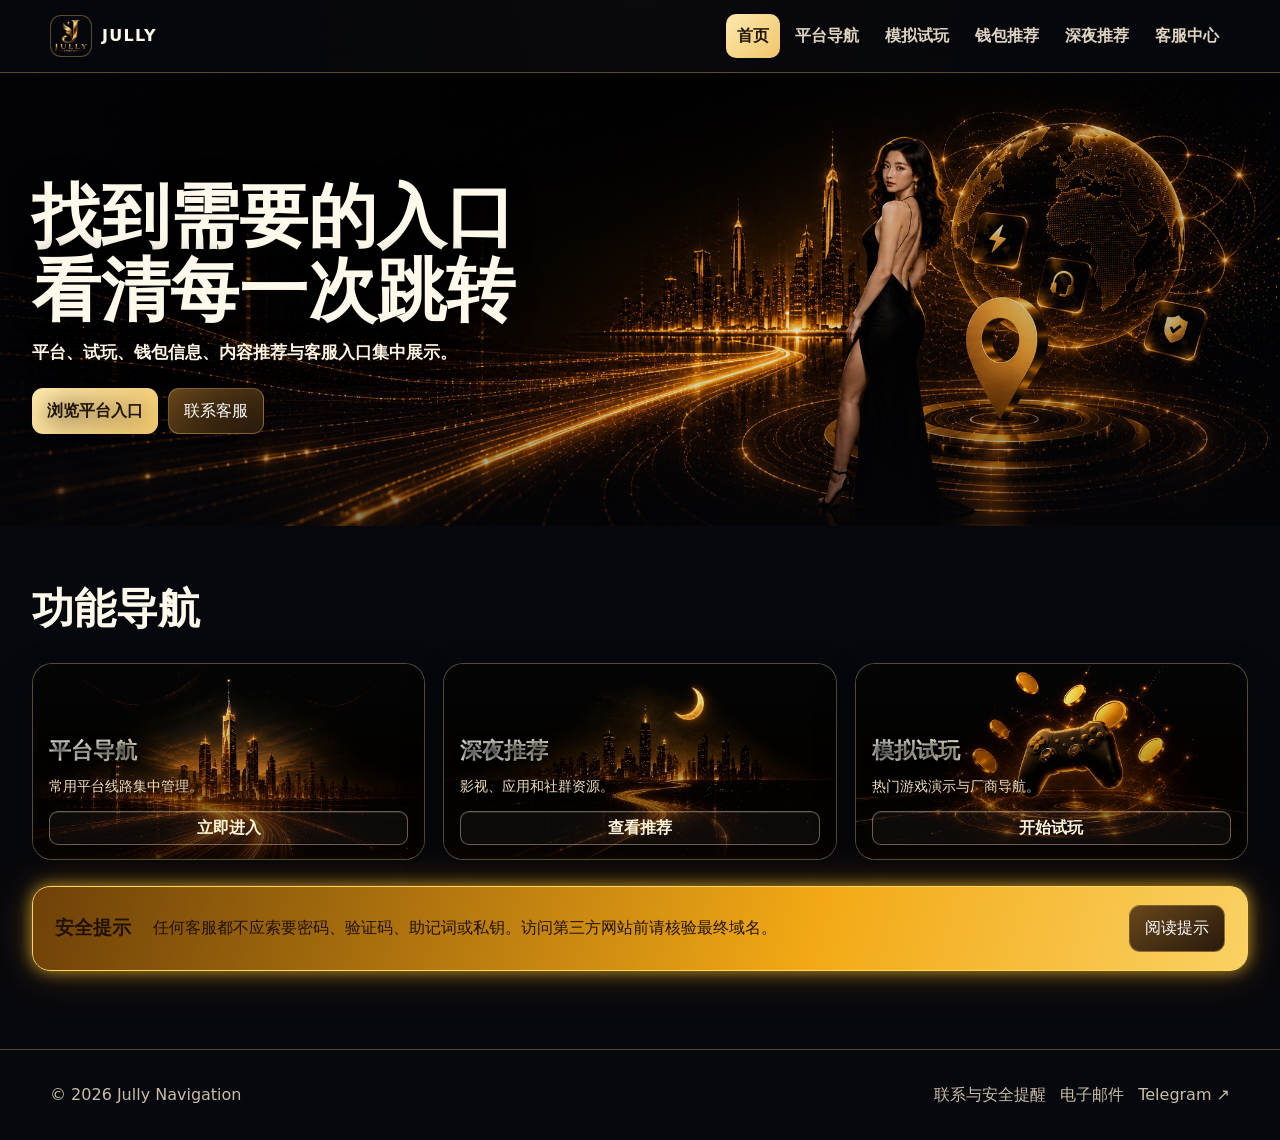
==== commit 4f64da2c: "Add files via upload" ====
--- a/index.html
+++ b/index.html
@@ -18,7 +18,7 @@
 <section class="hero">
 <div class="hero-content">
 <h1>找到需要的入口<br>看清每一次跳转</h1>
-<p>平台、试玩、钱包信息、内容推荐与客服入口集中展示。</p>
+<p><strong>平台、试玩、钱包信息、内容推荐与客服入口集中展示。</strong></p>
 <div class="actions">
 <a class="btn primary" href="platform.html">浏览平台入口</a>
 <a class="btn" href="service.html">联系客服</a>
--- a/assets/css/site-v2.css
+++ b/assets/css/site-v2.css
@@ -66,3 +66,8 @@
   .actions{justify-content:center;margin-top:16px}
   body[data-page=service] .contact-card p{max-width:78%}
 }
+
+@media(max-width:620px){
+  body[data-page=index] .hero{place-items:center}
+  body[data-page=index] .hero-content{align-self:center;padding-top:0}
+}
